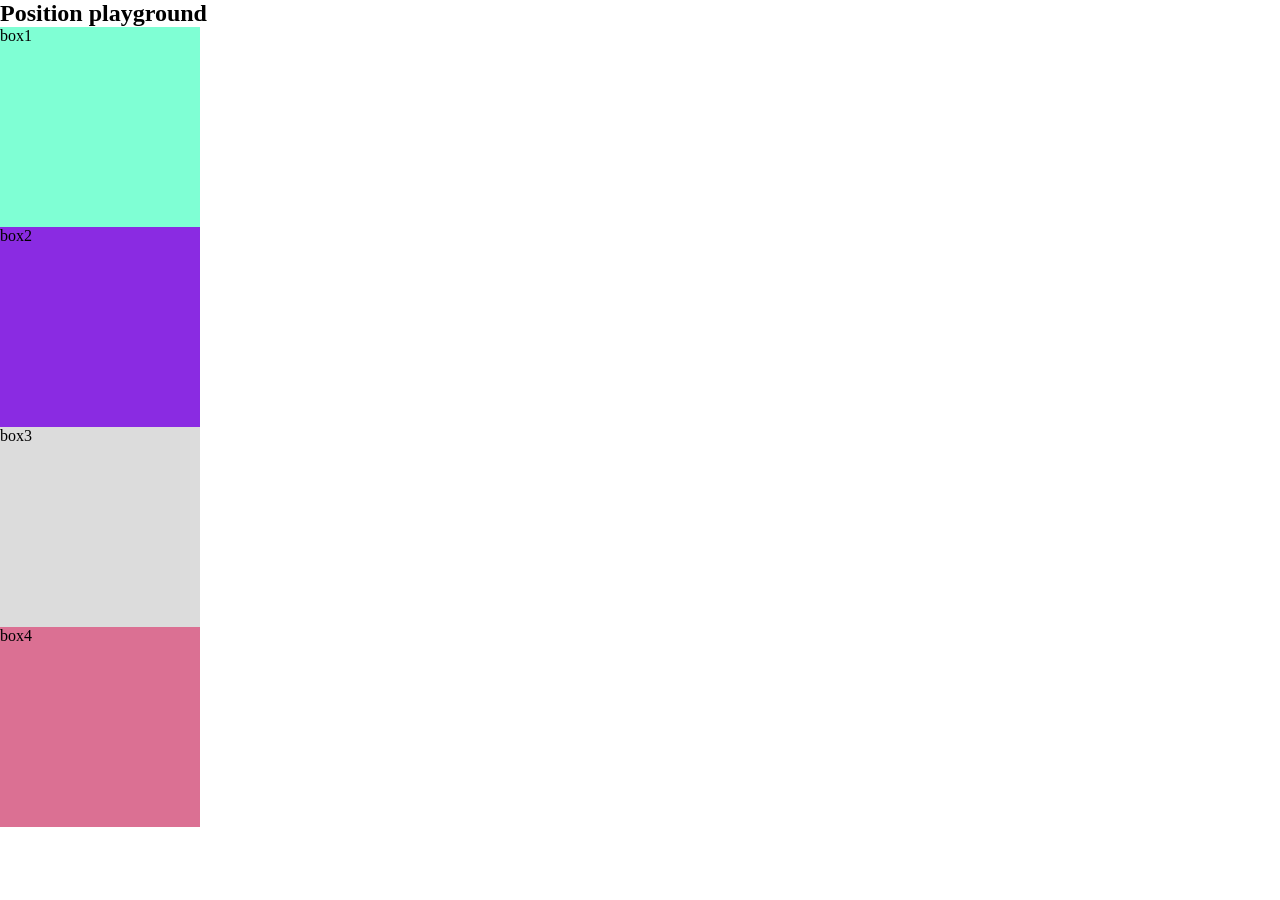
==== index.html @ 21e1290e "learing positions" ====
<!doctype html>
<html lang="en">
  <head>
    <meta charset="UTF-8" />
    <meta name="viewport" content="width=device-width, initial-scale=1.0" />
    <title>Document</title>
    <link rel="stylesheet" href="style.css" />
  </head>

  <body>
    <h2>Position playground</h2>
    <div id="box1" style="background-color: aquamarine">box1</div>
    <div id="box2" style="background-color: blueviolet">box2</div>
    <div id="box3" style="background-color: gainsboro">box3</div>
    <div id="box4" style="background-color: palevioletred">box4</div>
  </body>
</html>
---- style.css ----
* {
    padding: 0px;
    margin: 0px;
    /* color: white; */
    font-family: 'Times New Roman', Times, serif;
}

div{
    height: 200px;
    width: 200px;
}
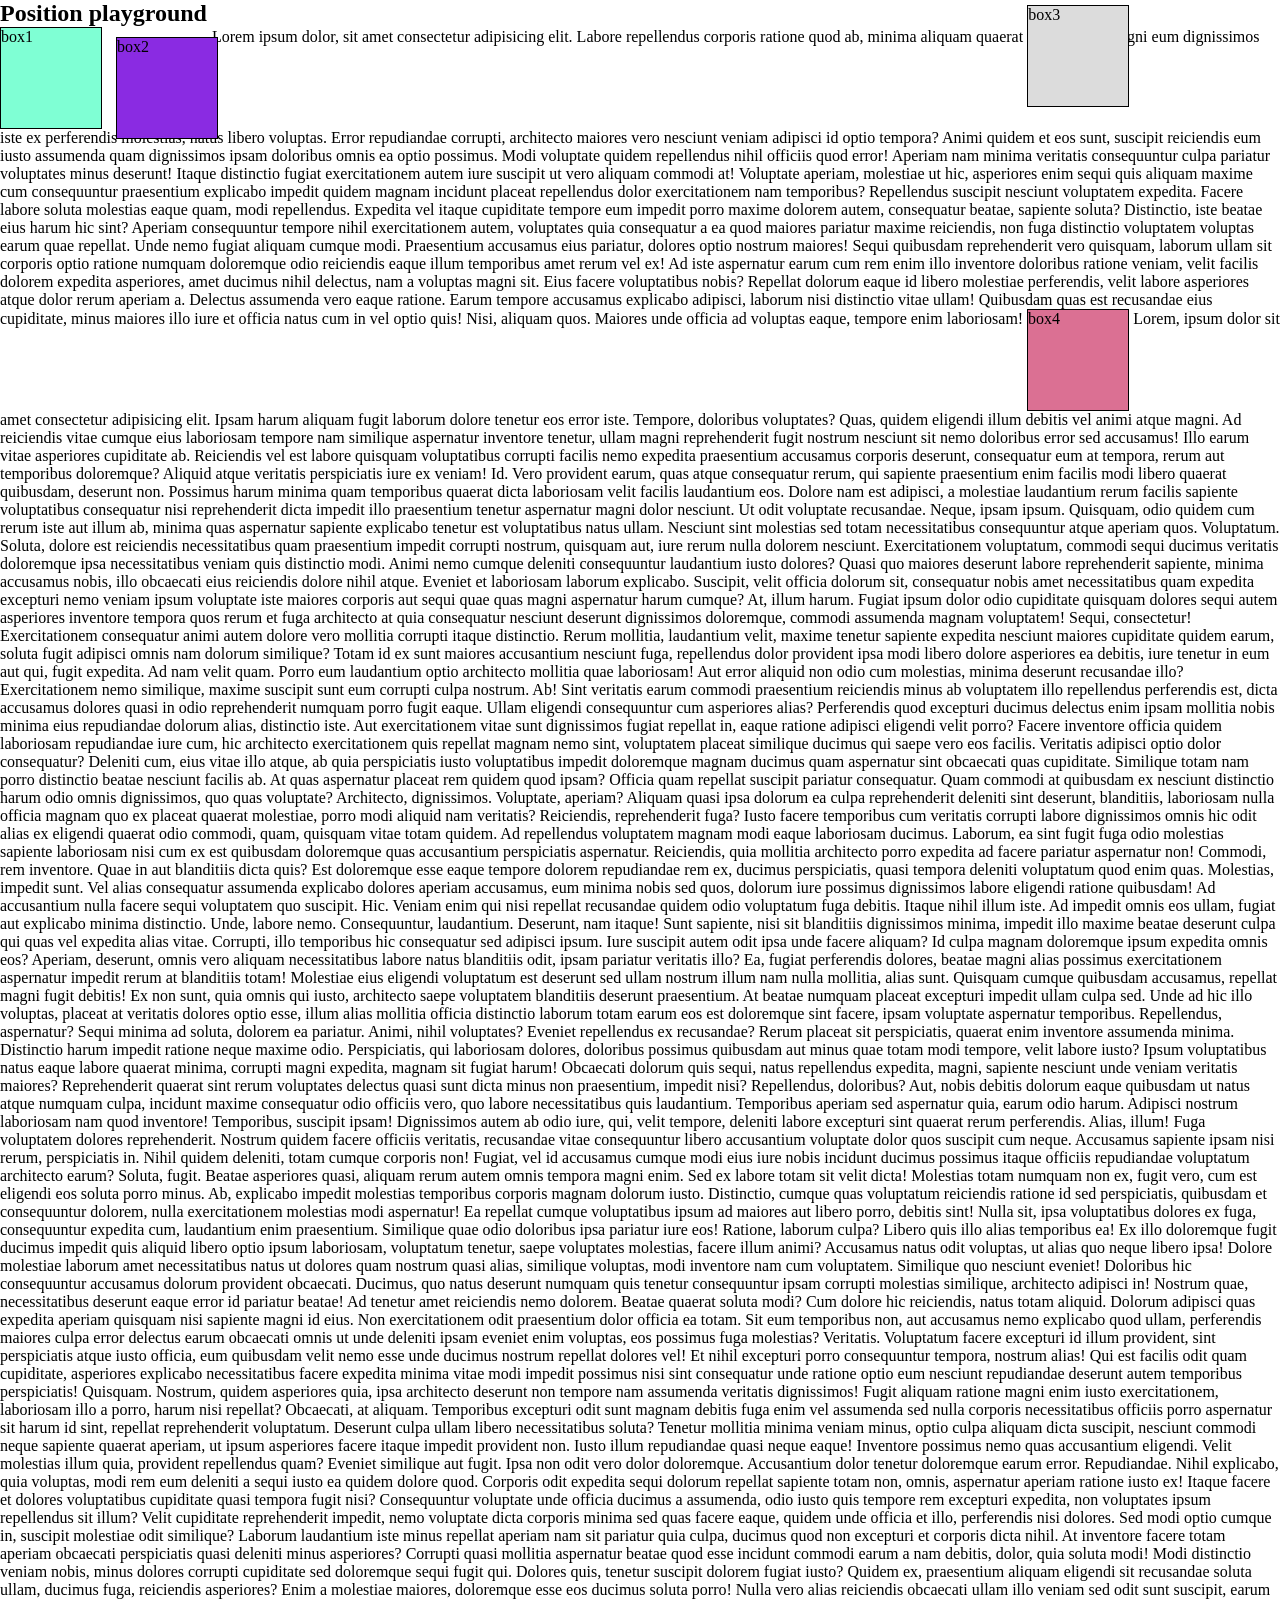
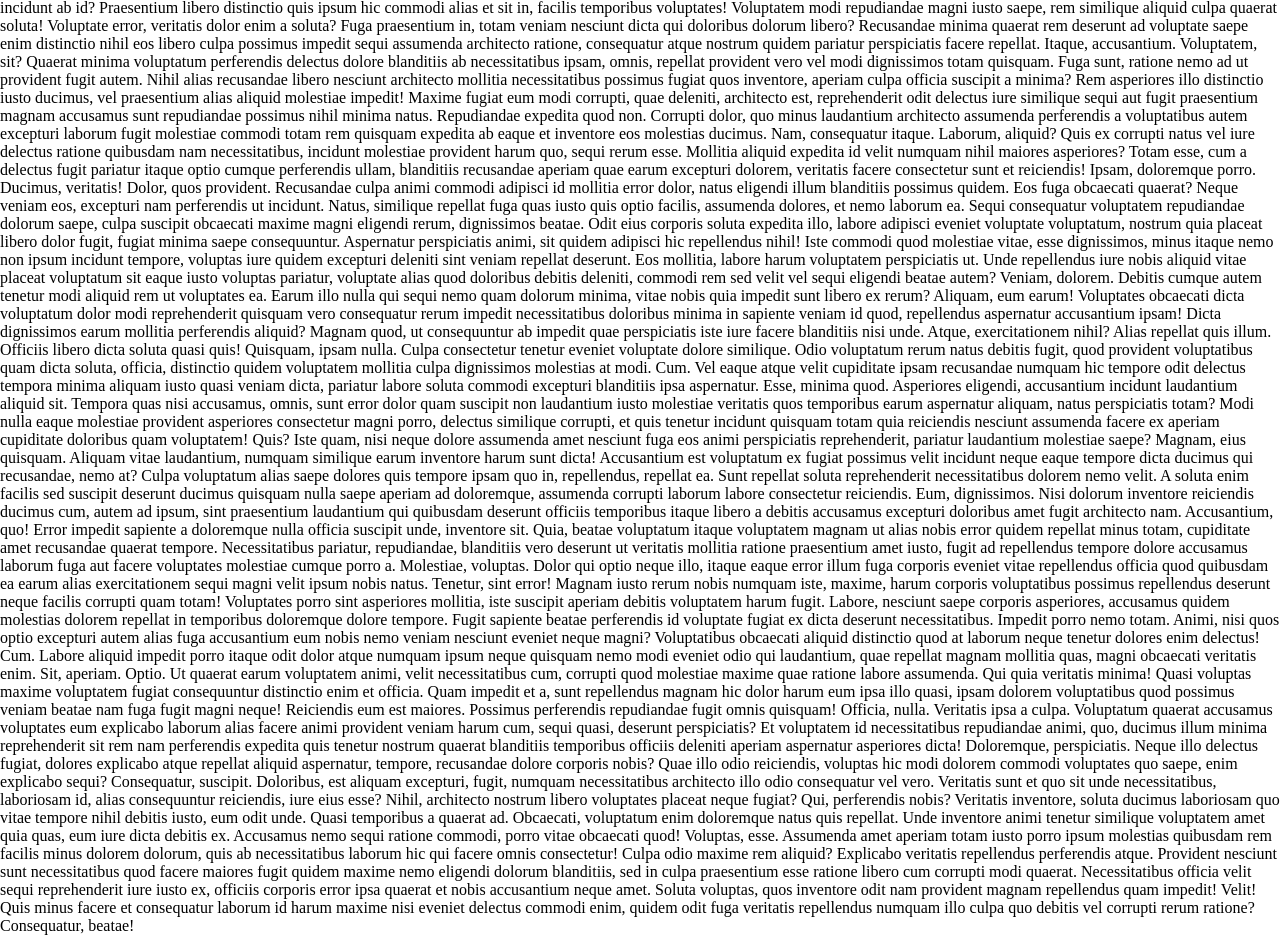
==== commit 45494326: "worked on position values" ====
--- a/index.html
+++ b/index.html
@@ -11,7 +11,117 @@
     <h2>Position playground</h2>
     <div id="box1" style="background-color: aquamarine">box1</div>
     <div id="box2" style="background-color: blueviolet">box2</div>
+    Lorem ipsum dolor, sit amet consectetur adipisicing elit. Labore repellendus corporis ratione quod ab, minima aliquam quaerat ad quia eius magni eum dignissimos iste ex perferendis molestias, natus libero voluptas.
+    Error repudiandae corrupti, architecto maiores vero nesciunt veniam adipisci id optio tempora? Animi quidem et eos sunt, suscipit reiciendis eum iusto assumenda quam dignissimos ipsam doloribus omnis ea optio possimus.
+    Modi voluptate quidem repellendus nihil officiis quod error! Aperiam nam minima veritatis consequuntur culpa pariatur voluptates minus deserunt! Itaque distinctio fugiat exercitationem autem iure suscipit ut vero aliquam commodi at!
+    Voluptate aperiam, molestiae ut hic, asperiores enim sequi quis aliquam maxime cum consequuntur praesentium explicabo impedit quidem magnam incidunt placeat repellendus dolor exercitationem nam temporibus? Repellendus suscipit nesciunt voluptatem expedita.
+    Facere labore soluta molestias eaque quam, modi repellendus. Expedita vel itaque cupiditate tempore eum impedit porro maxime dolorem autem, consequatur beatae, sapiente soluta? Distinctio, iste beatae eius harum hic sint?
+    Aperiam consequuntur tempore nihil exercitationem autem, voluptates quia consequatur a ea quod maiores pariatur maxime reiciendis, non fuga distinctio voluptatem voluptas earum quae repellat. Unde nemo fugiat aliquam cumque modi.
+    Praesentium accusamus eius pariatur, dolores optio nostrum maiores! Sequi quibusdam reprehenderit vero quisquam, laborum ullam sit corporis optio ratione numquam doloremque odio reiciendis eaque illum temporibus amet rerum vel ex!
+    Ad iste aspernatur earum cum rem enim illo inventore doloribus ratione veniam, velit facilis dolorem expedita asperiores, amet ducimus nihil delectus, nam a voluptas magni sit. Eius facere voluptatibus nobis?
+    Repellat dolorum eaque id libero molestiae perferendis, velit labore asperiores atque dolor rerum aperiam a. Delectus assumenda vero eaque ratione. Earum tempore accusamus explicabo adipisci, laborum nisi distinctio vitae ullam!
+    Quibusdam quas est recusandae eius cupiditate, minus maiores illo iure et officia natus cum in vel optio quis! Nisi, aliquam quos. Maiores unde officia ad voluptas eaque, tempore enim laboriosam!
     <div id="box3" style="background-color: gainsboro">box3</div>
     <div id="box4" style="background-color: palevioletred">box4</div>
+    Lorem, ipsum dolor sit amet consectetur adipisicing elit. Ipsam harum aliquam fugit laborum dolore tenetur eos error iste. Tempore, doloribus voluptates? Quas, quidem eligendi illum debitis vel animi atque magni.
+    Ad reiciendis vitae cumque eius laboriosam tempore nam similique aspernatur inventore tenetur, ullam magni reprehenderit fugit nostrum nesciunt sit nemo doloribus error sed accusamus! Illo earum vitae asperiores cupiditate ab.
+    Reiciendis vel est labore quisquam voluptatibus corrupti facilis nemo expedita praesentium accusamus corporis deserunt, consequatur eum at tempora, rerum aut temporibus doloremque? Aliquid atque veritatis perspiciatis iure ex veniam! Id.
+    Vero provident earum, quas atque consequatur rerum, qui sapiente praesentium enim facilis modi libero quaerat quibusdam, deserunt non. Possimus harum minima quam temporibus quaerat dicta laboriosam velit facilis laudantium eos.
+    Dolore nam est adipisci, a molestiae laudantium rerum facilis sapiente voluptatibus consequatur nisi reprehenderit dicta impedit illo praesentium tenetur aspernatur magni dolor nesciunt. Ut odit voluptate recusandae. Neque, ipsam ipsum.
+    Quisquam, odio quidem cum rerum iste aut illum ab, minima quas aspernatur sapiente explicabo tenetur est voluptatibus natus ullam. Nesciunt sint molestias sed totam necessitatibus consequuntur atque aperiam quos. Voluptatum.
+    Soluta, dolore est reiciendis necessitatibus quam praesentium impedit corrupti nostrum, quisquam aut, iure rerum nulla dolorem nesciunt. Exercitationem voluptatum, commodi sequi ducimus veritatis doloremque ipsa necessitatibus veniam quis distinctio modi.
+    Animi nemo cumque deleniti consequuntur laudantium iusto dolores? Quasi quo maiores deserunt labore reprehenderit sapiente, minima accusamus nobis, illo obcaecati eius reiciendis dolore nihil atque. Eveniet et laboriosam laborum explicabo.
+    Suscipit, velit officia dolorum sit, consequatur nobis amet necessitatibus quam expedita excepturi nemo veniam ipsum voluptate iste maiores corporis aut sequi quae quas magni aspernatur harum cumque? At, illum harum.
+    Fugiat ipsum dolor odio cupiditate quisquam dolores sequi autem asperiores inventore tempora quos rerum et fuga architecto at quia consequatur nesciunt deserunt dignissimos doloremque, commodi assumenda magnam voluptatem! Sequi, consectetur!
+    Exercitationem consequatur animi autem dolore vero mollitia corrupti itaque distinctio. Rerum mollitia, laudantium velit, maxime tenetur sapiente expedita nesciunt maiores cupiditate quidem earum, soluta fugit adipisci omnis nam dolorum similique?
+    Totam id ex sunt maiores accusantium nesciunt fuga, repellendus dolor provident ipsa modi libero dolore asperiores ea debitis, iure tenetur in eum aut qui, fugit expedita. Ad nam velit quam.
+    Porro eum laudantium optio architecto mollitia quae laboriosam! Aut error aliquid non odio cum molestias, minima deserunt recusandae illo? Exercitationem nemo similique, maxime suscipit sunt eum corrupti culpa nostrum. Ab!
+    Sint veritatis earum commodi praesentium reiciendis minus ab voluptatem illo repellendus perferendis est, dicta accusamus dolores quasi in odio reprehenderit numquam porro fugit eaque. Ullam eligendi consequuntur cum asperiores alias?
+    Perferendis quod excepturi ducimus delectus enim ipsam mollitia nobis minima eius repudiandae dolorum alias, distinctio iste. Aut exercitationem vitae sunt dignissimos fugiat repellat in, eaque ratione adipisci eligendi velit porro?
+    Facere inventore officia quidem laboriosam repudiandae iure cum, hic architecto exercitationem quis repellat magnam nemo sint, voluptatem placeat similique ducimus qui saepe vero eos facilis. Veritatis adipisci optio dolor consequatur?
+    Deleniti cum, eius vitae illo atque, ab quia perspiciatis iusto voluptatibus impedit doloremque magnam ducimus quam aspernatur sint obcaecati quas cupiditate. Similique totam nam porro distinctio beatae nesciunt facilis ab.
+    At quas aspernatur placeat rem quidem quod ipsam? Officia quam repellat suscipit pariatur consequatur. Quam commodi at quibusdam ex nesciunt distinctio harum odio omnis dignissimos, quo quas voluptate? Architecto, dignissimos.
+    Voluptate, aperiam? Aliquam quasi ipsa dolorum ea culpa reprehenderit deleniti sint deserunt, blanditiis, laboriosam nulla officia magnam quo ex placeat quaerat molestiae, porro modi aliquid nam veritatis? Reiciendis, reprehenderit fuga?
+    Iusto facere temporibus cum veritatis corrupti labore dignissimos omnis hic odit alias ex eligendi quaerat odio commodi, quam, quisquam vitae totam quidem. Ad repellendus voluptatem magnam modi eaque laboriosam ducimus.
+    Laborum, ea sint fugit fuga odio molestias sapiente laboriosam nisi cum ex est quibusdam doloremque quas accusantium perspiciatis aspernatur. Reiciendis, quia mollitia architecto porro expedita ad facere pariatur aspernatur non!
+    Commodi, rem inventore. Quae in aut blanditiis dicta quis? Est doloremque esse eaque tempore dolorem repudiandae rem ex, ducimus perspiciatis, quasi tempora deleniti voluptatum quod enim quas. Molestias, impedit sunt.
+    Vel alias consequatur assumenda explicabo dolores aperiam accusamus, eum minima nobis sed quos, dolorum iure possimus dignissimos labore eligendi ratione quibusdam! Ad accusantium nulla facere sequi voluptatem quo suscipit. Hic.
+    Veniam enim qui nisi repellat recusandae quidem odio voluptatum fuga debitis. Itaque nihil illum iste. Ad impedit omnis eos ullam, fugiat aut explicabo minima distinctio. Unde, labore nemo. Consequuntur, laudantium.
+    Deserunt, nam itaque! Sunt sapiente, nisi sit blanditiis dignissimos minima, impedit illo maxime beatae deserunt culpa qui quas vel expedita alias vitae. Corrupti, illo temporibus hic consequatur sed adipisci ipsum.
+    Iure suscipit autem odit ipsa unde facere aliquam? Id culpa magnam doloremque ipsum expedita omnis eos? Aperiam, deserunt, omnis vero aliquam necessitatibus labore natus blanditiis odit, ipsam pariatur veritatis illo?
+    Ea, fugiat perferendis dolores, beatae magni alias possimus exercitationem aspernatur impedit rerum at blanditiis totam! Molestiae eius eligendi voluptatum est deserunt sed ullam nostrum illum nam nulla mollitia, alias sunt.
+    Quisquam cumque quibusdam accusamus, repellat magni fugit debitis! Ex non sunt, quia omnis qui iusto, architecto saepe voluptatem blanditiis deserunt praesentium. At beatae numquam placeat excepturi impedit ullam culpa sed.
+    Unde ad hic illo voluptas, placeat at veritatis dolores optio esse, illum alias mollitia officia distinctio laborum totam earum eos est doloremque sint facere, ipsam voluptate aspernatur temporibus. Repellendus, aspernatur?
+    Sequi minima ad soluta, dolorem ea pariatur. Animi, nihil voluptates? Eveniet repellendus ex recusandae? Rerum placeat sit perspiciatis, quaerat enim inventore assumenda minima. Distinctio harum impedit ratione neque maxime odio.
+    Perspiciatis, qui laboriosam dolores, doloribus possimus quibusdam aut minus quae totam modi tempore, velit labore iusto? Ipsum voluptatibus natus eaque labore quaerat minima, corrupti magni expedita, magnam sit fugiat harum!
+    Obcaecati dolorum quis sequi, natus repellendus expedita, magni, sapiente nesciunt unde veniam veritatis maiores? Reprehenderit quaerat sint rerum voluptates delectus quasi sunt dicta minus non praesentium, impedit nisi? Repellendus, doloribus?
+    Aut, nobis debitis dolorum eaque quibusdam ut natus atque numquam culpa, incidunt maxime consequatur odio officiis vero, quo labore necessitatibus quis laudantium. Temporibus aperiam sed aspernatur quia, earum odio harum.
+    Adipisci nostrum laboriosam nam quod inventore! Temporibus, suscipit ipsam! Dignissimos autem ab odio iure, qui, velit tempore, deleniti labore excepturi sint quaerat rerum perferendis. Alias, illum! Fuga voluptatem dolores reprehenderit.
+    Nostrum quidem facere officiis veritatis, recusandae vitae consequuntur libero accusantium voluptate dolor quos suscipit cum neque. Accusamus sapiente ipsam nisi rerum, perspiciatis in. Nihil quidem deleniti, totam cumque corporis non!
+    Fugiat, vel id accusamus cumque modi eius iure nobis incidunt ducimus possimus itaque officiis repudiandae voluptatum architecto earum? Soluta, fugit. Beatae asperiores quasi, aliquam rerum autem omnis tempora magni enim.
+    Sed ex labore totam sit velit dicta! Molestias totam numquam non ex, fugit vero, cum est eligendi eos soluta porro minus. Ab, explicabo impedit molestias temporibus corporis magnam dolorum iusto.
+    Distinctio, cumque quas voluptatum reiciendis ratione id sed perspiciatis, quibusdam et consequuntur dolorem, nulla exercitationem molestias modi aspernatur! Ea repellat cumque voluptatibus ipsum ad maiores aut libero porro, debitis sint!
+    Nulla sit, ipsa voluptatibus dolores ex fuga, consequuntur expedita cum, laudantium enim praesentium. Similique quae odio doloribus ipsa pariatur iure eos! Ratione, laborum culpa? Libero quis illo alias temporibus ea!
+    Ex illo doloremque fugit ducimus impedit quis aliquid libero optio ipsum laboriosam, voluptatum tenetur, saepe voluptates molestias, facere illum animi? Accusamus natus odit voluptas, ut alias quo neque libero ipsa!
+    Dolore molestiae laborum amet necessitatibus natus ut dolores quam nostrum quasi alias, similique voluptas, modi inventore nam cum voluptatem. Similique quo nesciunt eveniet! Doloribus hic consequuntur accusamus dolorum provident obcaecati.
+    Ducimus, quo natus deserunt numquam quis tenetur consequuntur ipsam corrupti molestias similique, architecto adipisci in! Nostrum quae, necessitatibus deserunt eaque error id pariatur beatae! Ad tenetur amet reiciendis nemo dolorem.
+    Beatae quaerat soluta modi? Cum dolore hic reiciendis, natus totam aliquid. Dolorum adipisci quas expedita aperiam quisquam nisi sapiente magni id eius. Non exercitationem odit praesentium dolor officia ea totam.
+    Sit eum temporibus non, aut accusamus nemo explicabo quod ullam, perferendis maiores culpa error delectus earum obcaecati omnis ut unde deleniti ipsam eveniet enim voluptas, eos possimus fuga molestias? Veritatis.
+    Voluptatum facere excepturi id illum provident, sint perspiciatis atque iusto officia, eum quibusdam velit nemo esse unde ducimus nostrum repellat dolores vel! Et nihil excepturi porro consequuntur tempora, nostrum alias!
+    Qui est facilis odit quam cupiditate, asperiores explicabo necessitatibus facere expedita minima vitae modi impedit possimus nisi sint consequatur unde ratione optio eum nesciunt repudiandae deserunt autem temporibus perspiciatis! Quisquam.
+    Nostrum, quidem asperiores quia, ipsa architecto deserunt non tempore nam assumenda veritatis dignissimos! Fugit aliquam ratione magni enim iusto exercitationem, laboriosam illo a porro, harum nisi repellat? Obcaecati, at aliquam.
+    Temporibus excepturi odit sunt magnam debitis fuga enim vel assumenda sed nulla corporis necessitatibus officiis porro aspernatur sit harum id sint, repellat reprehenderit voluptatum. Deserunt culpa ullam libero necessitatibus soluta?
+    Tenetur mollitia minima veniam minus, optio culpa aliquam dicta suscipit, nesciunt commodi neque sapiente quaerat aperiam, ut ipsum asperiores facere itaque impedit provident non. Iusto illum repudiandae quasi neque eaque!
+    Inventore possimus nemo quas accusantium eligendi. Velit molestias illum quia, provident repellendus quam? Eveniet similique aut fugit. Ipsa non odit vero dolor doloremque. Accusantium dolor tenetur doloremque earum error. Repudiandae.
+    Nihil explicabo, quia voluptas, modi rem eum deleniti a sequi iusto ea quidem dolore quod. Corporis odit expedita sequi dolorum repellat sapiente totam non, omnis, aspernatur aperiam ratione iusto ex!
+    Itaque facere et dolores voluptatibus cupiditate quasi tempora fugit nisi? Consequuntur voluptate unde officia ducimus a assumenda, odio iusto quis tempore rem excepturi expedita, non voluptates ipsum repellendus sit illum?
+    Velit cupiditate reprehenderit impedit, nemo voluptate dicta corporis minima sed quas facere eaque, quidem unde officia et illo, perferendis nisi dolores. Sed modi optio cumque in, suscipit molestiae odit similique?
+    Laborum laudantium iste minus repellat aperiam nam sit pariatur quia culpa, ducimus quod non excepturi et corporis dicta nihil. At inventore facere totam aperiam obcaecati perspiciatis quasi deleniti minus asperiores?
+    Corrupti quasi mollitia aspernatur beatae quod esse incidunt commodi earum a nam debitis, dolor, quia soluta modi! Modi distinctio veniam nobis, minus dolores corrupti cupiditate sed doloremque sequi fugit qui.
+    Dolores quis, tenetur suscipit dolorem fugiat iusto? Quidem ex, praesentium aliquam eligendi sit recusandae soluta ullam, ducimus fuga, reiciendis asperiores? Enim a molestiae maiores, doloremque esse eos ducimus soluta porro!
+    Nulla vero alias reiciendis obcaecati ullam illo veniam sed odit sunt suscipit, earum incidunt ab id? Praesentium libero distinctio quis ipsum hic commodi alias et sit in, facilis temporibus voluptates!
+    Voluptatem modi repudiandae magni iusto saepe, rem similique aliquid culpa quaerat soluta! Voluptate error, veritatis dolor enim a soluta? Fuga praesentium in, totam veniam nesciunt dicta qui doloribus dolorum libero?
+    Recusandae minima quaerat rem deserunt ad voluptate saepe enim distinctio nihil eos libero culpa possimus impedit sequi assumenda architecto ratione, consequatur atque nostrum quidem pariatur perspiciatis facere repellat. Itaque, accusantium.
+    Voluptatem, sit? Quaerat minima voluptatum perferendis delectus dolore blanditiis ab necessitatibus ipsam, omnis, repellat provident vero vel modi dignissimos totam quisquam. Fuga sunt, ratione nemo ad ut provident fugit autem.
+    Nihil alias recusandae libero nesciunt architecto mollitia necessitatibus possimus fugiat quos inventore, aperiam culpa officia suscipit a minima? Rem asperiores illo distinctio iusto ducimus, vel praesentium alias aliquid molestiae impedit!
+    Maxime fugiat eum modi corrupti, quae deleniti, architecto est, reprehenderit odit delectus iure similique sequi aut fugit praesentium magnam accusamus sunt repudiandae possimus nihil minima natus. Repudiandae expedita quod non.
+    Corrupti dolor, quo minus laudantium architecto assumenda perferendis a voluptatibus autem excepturi laborum fugit molestiae commodi totam rem quisquam expedita ab eaque et inventore eos molestias ducimus. Nam, consequatur itaque.
+    Laborum, aliquid? Quis ex corrupti natus vel iure delectus ratione quibusdam nam necessitatibus, incidunt molestiae provident harum quo, sequi rerum esse. Mollitia aliquid expedita id velit numquam nihil maiores asperiores?
+    Totam esse, cum a delectus fugit pariatur itaque optio cumque perferendis ullam, blanditiis recusandae aperiam quae earum excepturi dolorem, veritatis facere consectetur sunt et reiciendis! Ipsam, doloremque porro. Ducimus, veritatis!
+    Dolor, quos provident. Recusandae culpa animi commodi adipisci id mollitia error dolor, natus eligendi illum blanditiis possimus quidem. Eos fuga obcaecati quaerat? Neque veniam eos, excepturi nam perferendis ut incidunt.
+    Natus, similique repellat fuga quas iusto quis optio facilis, assumenda dolores, et nemo laborum ea. Sequi consequatur voluptatem repudiandae dolorum saepe, culpa suscipit obcaecati maxime magni eligendi rerum, dignissimos beatae.
+    Odit eius corporis soluta expedita illo, labore adipisci eveniet voluptate voluptatum, nostrum quia placeat libero dolor fugit, fugiat minima saepe consequuntur. Aspernatur perspiciatis animi, sit quidem adipisci hic repellendus nihil!
+    Iste commodi quod molestiae vitae, esse dignissimos, minus itaque nemo non ipsum incidunt tempore, voluptas iure quidem excepturi deleniti sint veniam repellat deserunt. Eos mollitia, labore harum voluptatem perspiciatis ut.
+    Unde repellendus iure nobis aliquid vitae placeat voluptatum sit eaque iusto voluptas pariatur, voluptate alias quod doloribus debitis deleniti, commodi rem sed velit vel sequi eligendi beatae autem? Veniam, dolorem.
+    Debitis cumque autem tenetur modi aliquid rem ut voluptates ea. Earum illo nulla qui sequi nemo quam dolorum minima, vitae nobis quia impedit sunt libero ex rerum? Aliquam, eum earum!
+    Voluptates obcaecati dicta voluptatum dolor modi reprehenderit quisquam vero consequatur rerum impedit necessitatibus doloribus minima in sapiente veniam id quod, repellendus aspernatur accusantium ipsam! Dicta dignissimos earum mollitia perferendis aliquid?
+    Magnam quod, ut consequuntur ab impedit quae perspiciatis iste iure facere blanditiis nisi unde. Atque, exercitationem nihil? Alias repellat quis illum. Officiis libero dicta soluta quasi quis! Quisquam, ipsam nulla.
+    Culpa consectetur tenetur eveniet voluptate dolore similique. Odio voluptatum rerum natus debitis fugit, quod provident voluptatibus quam dicta soluta, officia, distinctio quidem voluptatem mollitia culpa dignissimos molestias at modi. Cum.
+    Vel eaque atque velit cupiditate ipsam recusandae numquam hic tempore odit delectus tempora minima aliquam iusto quasi veniam dicta, pariatur labore soluta commodi excepturi blanditiis ipsa aspernatur. Esse, minima quod.
+    Asperiores eligendi, accusantium incidunt laudantium aliquid sit. Tempora quas nisi accusamus, omnis, sunt error dolor quam suscipit non laudantium iusto molestiae veritatis quos temporibus earum aspernatur aliquam, natus perspiciatis totam?
+    Modi nulla eaque molestiae provident asperiores consectetur magni porro, delectus similique corrupti, et quis tenetur incidunt quisquam totam quia reiciendis nesciunt assumenda facere ex aperiam cupiditate doloribus quam voluptatem! Quis?
+    Iste quam, nisi neque dolore assumenda amet nesciunt fuga eos animi perspiciatis reprehenderit, pariatur laudantium molestiae saepe? Magnam, eius quisquam. Aliquam vitae laudantium, numquam similique earum inventore harum sunt dicta!
+    Accusantium est voluptatum ex fugiat possimus velit incidunt neque eaque tempore dicta ducimus qui recusandae, nemo at? Culpa voluptatum alias saepe dolores quis tempore ipsam quo in, repellendus, repellat ea.
+    Sunt repellat soluta reprehenderit necessitatibus dolorem nemo velit. A soluta enim facilis sed suscipit deserunt ducimus quisquam nulla saepe aperiam ad doloremque, assumenda corrupti laborum labore consectetur reiciendis. Eum, dignissimos.
+    Nisi dolorum inventore reiciendis ducimus cum, autem ad ipsum, sint praesentium laudantium qui quibusdam deserunt officiis temporibus itaque libero a debitis accusamus excepturi doloribus amet fugit architecto nam. Accusantium, quo!
+    Error impedit sapiente a doloremque nulla officia suscipit unde, inventore sit. Quia, beatae voluptatum itaque voluptatem magnam ut alias nobis error quidem repellat minus totam, cupiditate amet recusandae quaerat tempore.
+    Necessitatibus pariatur, repudiandae, blanditiis vero deserunt ut veritatis mollitia ratione praesentium amet iusto, fugit ad repellendus tempore dolore accusamus laborum fuga aut facere voluptates molestiae cumque porro a. Molestiae, voluptas.
+    Dolor qui optio neque illo, itaque eaque error illum fuga corporis eveniet vitae repellendus officia quod quibusdam ea earum alias exercitationem sequi magni velit ipsum nobis natus. Tenetur, sint error!
+    Magnam iusto rerum nobis numquam iste, maxime, harum corporis voluptatibus possimus repellendus deserunt neque facilis corrupti quam totam! Voluptates porro sint asperiores mollitia, iste suscipit aperiam debitis voluptatem harum fugit.
+    Labore, nesciunt saepe corporis asperiores, accusamus quidem molestias dolorem repellat in temporibus doloremque dolore tempore. Fugit sapiente beatae perferendis id voluptate fugiat ex dicta deserunt necessitatibus. Impedit porro nemo totam.
+    Animi, nisi quos optio excepturi autem alias fuga accusantium eum nobis nemo veniam nesciunt eveniet neque magni? Voluptatibus obcaecati aliquid distinctio quod at laborum neque tenetur dolores enim delectus! Cum.
+    Labore aliquid impedit porro itaque odit dolor atque numquam ipsum neque quisquam nemo modi eveniet odio qui laudantium, quae repellat magnam mollitia quas, magni obcaecati veritatis enim. Sit, aperiam. Optio.
+    Ut quaerat earum voluptatem animi, velit necessitatibus cum, corrupti quod molestiae maxime quae ratione labore assumenda. Qui quia veritatis minima! Quasi voluptas maxime voluptatem fugiat consequuntur distinctio enim et officia.
+    Quam impedit et a, sunt repellendus magnam hic dolor harum eum ipsa illo quasi, ipsam dolorem voluptatibus quod possimus veniam beatae nam fuga fugit magni neque! Reiciendis eum est maiores.
+    Possimus perferendis repudiandae fugit omnis quisquam! Officia, nulla. Veritatis ipsa a culpa. Voluptatum quaerat accusamus voluptates eum explicabo laborum alias facere animi provident veniam harum cum, sequi quasi, deserunt perspiciatis?
+    Et voluptatem id necessitatibus repudiandae animi, quo, ducimus illum minima reprehenderit sit rem nam perferendis expedita quis tenetur nostrum quaerat blanditiis temporibus officiis deleniti aperiam aspernatur asperiores dicta! Doloremque, perspiciatis.
+    Neque illo delectus fugiat, dolores explicabo atque repellat aliquid aspernatur, tempore, recusandae dolore corporis nobis? Quae illo odio reiciendis, voluptas hic modi dolorem commodi voluptates quo saepe, enim explicabo sequi?
+    Consequatur, suscipit. Doloribus, est aliquam excepturi, fugit, numquam necessitatibus architecto illo odio consequatur vel vero. Veritatis sunt et quo sit unde necessitatibus, laboriosam id, alias consequuntur reiciendis, iure eius esse?
+    Nihil, architecto nostrum libero voluptates placeat neque fugiat? Qui, perferendis nobis? Veritatis inventore, soluta ducimus laboriosam quo vitae tempore nihil debitis iusto, eum odit unde. Quasi temporibus a quaerat ad.
+    Obcaecati, voluptatum enim doloremque natus quis repellat. Unde inventore animi tenetur similique voluptatem amet quia quas, eum iure dicta debitis ex. Accusamus nemo sequi ratione commodi, porro vitae obcaecati quod!
+    Voluptas, esse. Assumenda amet aperiam totam iusto porro ipsum molestias quibusdam rem facilis minus dolorem dolorum, quis ab necessitatibus laborum hic qui facere omnis consectetur! Culpa odio maxime rem aliquid?
+    Explicabo veritatis repellendus perferendis atque. Provident nesciunt sunt necessitatibus quod facere maiores fugit quidem maxime nemo eligendi dolorum blanditiis, sed in culpa praesentium esse ratione libero cum corrupti modi quaerat.
+    Necessitatibus officia velit sequi reprehenderit iure iusto ex, officiis corporis error ipsa quaerat et nobis accusantium neque amet. Soluta voluptas, quos inventore odit nam provident magnam repellendus quam impedit! Velit!
+    Quis minus facere et consequatur laborum id harum maxime nisi eveniet delectus commodi enim, quidem odit fuga veritatis repellendus numquam illo culpa quo debitis vel corrupti rerum ratione? Consequatur, beatae!
   </body>
 </html>
--- a/style.css
+++ b/style.css
@@ -5,7 +5,25 @@
     font-family: 'Times New Roman', Times, serif;
 }
 
-div{
-    height: 200px;
-    width: 200px;
+div {
+    height: 100px;
+    width: 100px;
+    border: 1px solid black;
+    display: inline-block;
+}
+
+#box2 {
+    position: relative;
+    top: 10px;
+    left: 10px;
+}
+
+#box3 {
+    position: absolute;
+    top: 5px;
+}
+
+#box4 {
+    position: sticky;
+    top:0
 }
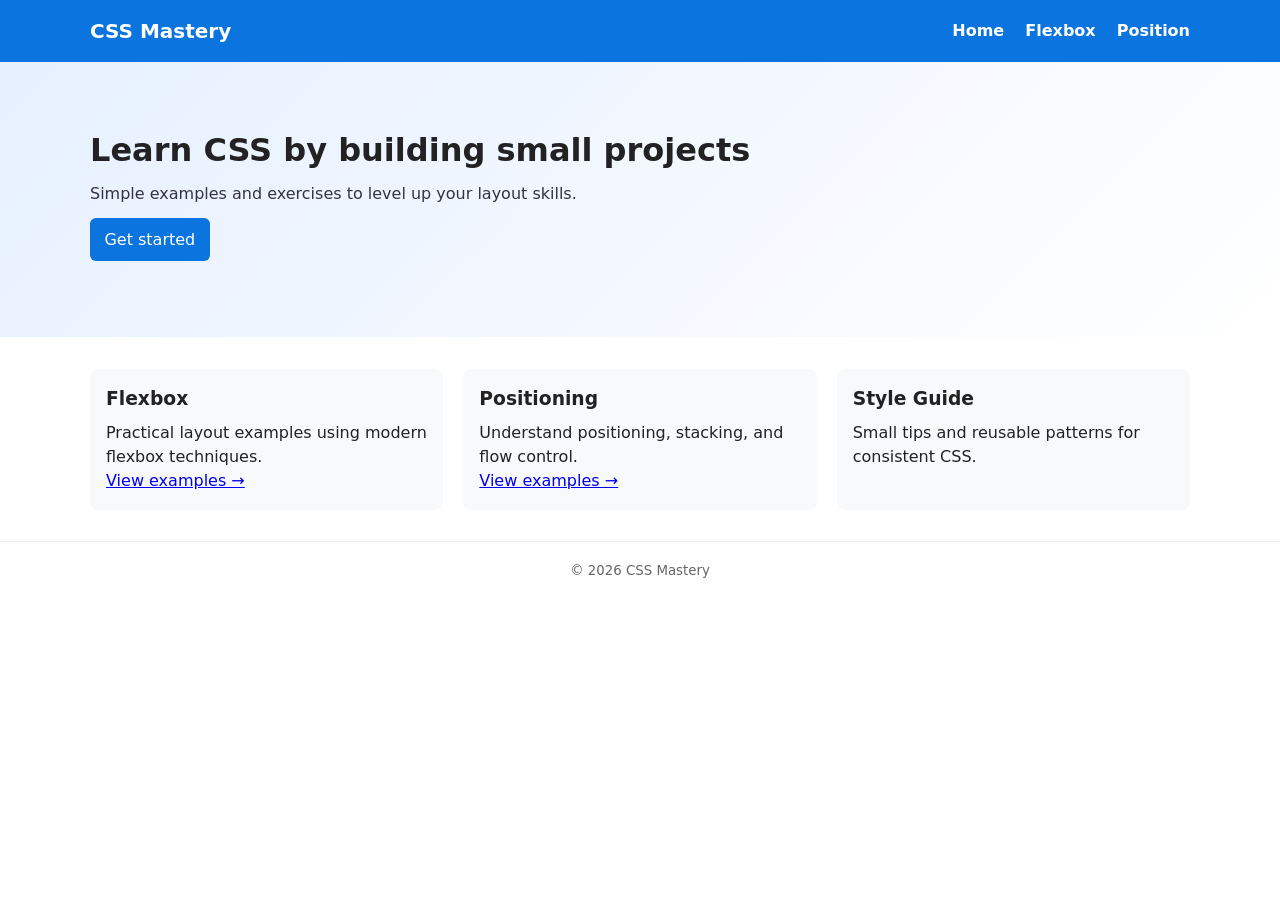
==== commit 8571b3e9: "make topic waise seperate file" ====
--- a/index.html
+++ b/index.html
@@ -1,127 +1,59 @@
 <!doctype html>
 <html lang="en">
-  <head>
-    <meta charset="UTF-8" />
-    <meta name="viewport" content="width=device-width, initial-scale=1.0" />
-    <title>Document</title>
-    <link rel="stylesheet" href="style.css" />
-  </head>
 
-  <body>
-    <h2>Position playground</h2>
-    <div id="box1" style="background-color: aquamarine">box1</div>
-    <div id="box2" style="background-color: blueviolet">box2</div>
-    Lorem ipsum dolor, sit amet consectetur adipisicing elit. Labore repellendus corporis ratione quod ab, minima aliquam quaerat ad quia eius magni eum dignissimos iste ex perferendis molestias, natus libero voluptas.
-    Error repudiandae corrupti, architecto maiores vero nesciunt veniam adipisci id optio tempora? Animi quidem et eos sunt, suscipit reiciendis eum iusto assumenda quam dignissimos ipsam doloribus omnis ea optio possimus.
-    Modi voluptate quidem repellendus nihil officiis quod error! Aperiam nam minima veritatis consequuntur culpa pariatur voluptates minus deserunt! Itaque distinctio fugiat exercitationem autem iure suscipit ut vero aliquam commodi at!
-    Voluptate aperiam, molestiae ut hic, asperiores enim sequi quis aliquam maxime cum consequuntur praesentium explicabo impedit quidem magnam incidunt placeat repellendus dolor exercitationem nam temporibus? Repellendus suscipit nesciunt voluptatem expedita.
-    Facere labore soluta molestias eaque quam, modi repellendus. Expedita vel itaque cupiditate tempore eum impedit porro maxime dolorem autem, consequatur beatae, sapiente soluta? Distinctio, iste beatae eius harum hic sint?
-    Aperiam consequuntur tempore nihil exercitationem autem, voluptates quia consequatur a ea quod maiores pariatur maxime reiciendis, non fuga distinctio voluptatem voluptas earum quae repellat. Unde nemo fugiat aliquam cumque modi.
-    Praesentium accusamus eius pariatur, dolores optio nostrum maiores! Sequi quibusdam reprehenderit vero quisquam, laborum ullam sit corporis optio ratione numquam doloremque odio reiciendis eaque illum temporibus amet rerum vel ex!
-    Ad iste aspernatur earum cum rem enim illo inventore doloribus ratione veniam, velit facilis dolorem expedita asperiores, amet ducimus nihil delectus, nam a voluptas magni sit. Eius facere voluptatibus nobis?
-    Repellat dolorum eaque id libero molestiae perferendis, velit labore asperiores atque dolor rerum aperiam a. Delectus assumenda vero eaque ratione. Earum tempore accusamus explicabo adipisci, laborum nisi distinctio vitae ullam!
-    Quibusdam quas est recusandae eius cupiditate, minus maiores illo iure et officia natus cum in vel optio quis! Nisi, aliquam quos. Maiores unde officia ad voluptas eaque, tempore enim laboriosam!
-    <div id="box3" style="background-color: gainsboro">box3</div>
-    <div id="box4" style="background-color: palevioletred">box4</div>
-    Lorem, ipsum dolor sit amet consectetur adipisicing elit. Ipsam harum aliquam fugit laborum dolore tenetur eos error iste. Tempore, doloribus voluptates? Quas, quidem eligendi illum debitis vel animi atque magni.
-    Ad reiciendis vitae cumque eius laboriosam tempore nam similique aspernatur inventore tenetur, ullam magni reprehenderit fugit nostrum nesciunt sit nemo doloribus error sed accusamus! Illo earum vitae asperiores cupiditate ab.
-    Reiciendis vel est labore quisquam voluptatibus corrupti facilis nemo expedita praesentium accusamus corporis deserunt, consequatur eum at tempora, rerum aut temporibus doloremque? Aliquid atque veritatis perspiciatis iure ex veniam! Id.
-    Vero provident earum, quas atque consequatur rerum, qui sapiente praesentium enim facilis modi libero quaerat quibusdam, deserunt non. Possimus harum minima quam temporibus quaerat dicta laboriosam velit facilis laudantium eos.
-    Dolore nam est adipisci, a molestiae laudantium rerum facilis sapiente voluptatibus consequatur nisi reprehenderit dicta impedit illo praesentium tenetur aspernatur magni dolor nesciunt. Ut odit voluptate recusandae. Neque, ipsam ipsum.
-    Quisquam, odio quidem cum rerum iste aut illum ab, minima quas aspernatur sapiente explicabo tenetur est voluptatibus natus ullam. Nesciunt sint molestias sed totam necessitatibus consequuntur atque aperiam quos. Voluptatum.
-    Soluta, dolore est reiciendis necessitatibus quam praesentium impedit corrupti nostrum, quisquam aut, iure rerum nulla dolorem nesciunt. Exercitationem voluptatum, commodi sequi ducimus veritatis doloremque ipsa necessitatibus veniam quis distinctio modi.
-    Animi nemo cumque deleniti consequuntur laudantium iusto dolores? Quasi quo maiores deserunt labore reprehenderit sapiente, minima accusamus nobis, illo obcaecati eius reiciendis dolore nihil atque. Eveniet et laboriosam laborum explicabo.
-    Suscipit, velit officia dolorum sit, consequatur nobis amet necessitatibus quam expedita excepturi nemo veniam ipsum voluptate iste maiores corporis aut sequi quae quas magni aspernatur harum cumque? At, illum harum.
-    Fugiat ipsum dolor odio cupiditate quisquam dolores sequi autem asperiores inventore tempora quos rerum et fuga architecto at quia consequatur nesciunt deserunt dignissimos doloremque, commodi assumenda magnam voluptatem! Sequi, consectetur!
-    Exercitationem consequatur animi autem dolore vero mollitia corrupti itaque distinctio. Rerum mollitia, laudantium velit, maxime tenetur sapiente expedita nesciunt maiores cupiditate quidem earum, soluta fugit adipisci omnis nam dolorum similique?
-    Totam id ex sunt maiores accusantium nesciunt fuga, repellendus dolor provident ipsa modi libero dolore asperiores ea debitis, iure tenetur in eum aut qui, fugit expedita. Ad nam velit quam.
-    Porro eum laudantium optio architecto mollitia quae laboriosam! Aut error aliquid non odio cum molestias, minima deserunt recusandae illo? Exercitationem nemo similique, maxime suscipit sunt eum corrupti culpa nostrum. Ab!
-    Sint veritatis earum commodi praesentium reiciendis minus ab voluptatem illo repellendus perferendis est, dicta accusamus dolores quasi in odio reprehenderit numquam porro fugit eaque. Ullam eligendi consequuntur cum asperiores alias?
-    Perferendis quod excepturi ducimus delectus enim ipsam mollitia nobis minima eius repudiandae dolorum alias, distinctio iste. Aut exercitationem vitae sunt dignissimos fugiat repellat in, eaque ratione adipisci eligendi velit porro?
-    Facere inventore officia quidem laboriosam repudiandae iure cum, hic architecto exercitationem quis repellat magnam nemo sint, voluptatem placeat similique ducimus qui saepe vero eos facilis. Veritatis adipisci optio dolor consequatur?
-    Deleniti cum, eius vitae illo atque, ab quia perspiciatis iusto voluptatibus impedit doloremque magnam ducimus quam aspernatur sint obcaecati quas cupiditate. Similique totam nam porro distinctio beatae nesciunt facilis ab.
-    At quas aspernatur placeat rem quidem quod ipsam? Officia quam repellat suscipit pariatur consequatur. Quam commodi at quibusdam ex nesciunt distinctio harum odio omnis dignissimos, quo quas voluptate? Architecto, dignissimos.
-    Voluptate, aperiam? Aliquam quasi ipsa dolorum ea culpa reprehenderit deleniti sint deserunt, blanditiis, laboriosam nulla officia magnam quo ex placeat quaerat molestiae, porro modi aliquid nam veritatis? Reiciendis, reprehenderit fuga?
-    Iusto facere temporibus cum veritatis corrupti labore dignissimos omnis hic odit alias ex eligendi quaerat odio commodi, quam, quisquam vitae totam quidem. Ad repellendus voluptatem magnam modi eaque laboriosam ducimus.
-    Laborum, ea sint fugit fuga odio molestias sapiente laboriosam nisi cum ex est quibusdam doloremque quas accusantium perspiciatis aspernatur. Reiciendis, quia mollitia architecto porro expedita ad facere pariatur aspernatur non!
-    Commodi, rem inventore. Quae in aut blanditiis dicta quis? Est doloremque esse eaque tempore dolorem repudiandae rem ex, ducimus perspiciatis, quasi tempora deleniti voluptatum quod enim quas. Molestias, impedit sunt.
-    Vel alias consequatur assumenda explicabo dolores aperiam accusamus, eum minima nobis sed quos, dolorum iure possimus dignissimos labore eligendi ratione quibusdam! Ad accusantium nulla facere sequi voluptatem quo suscipit. Hic.
-    Veniam enim qui nisi repellat recusandae quidem odio voluptatum fuga debitis. Itaque nihil illum iste. Ad impedit omnis eos ullam, fugiat aut explicabo minima distinctio. Unde, labore nemo. Consequuntur, laudantium.
-    Deserunt, nam itaque! Sunt sapiente, nisi sit blanditiis dignissimos minima, impedit illo maxime beatae deserunt culpa qui quas vel expedita alias vitae. Corrupti, illo temporibus hic consequatur sed adipisci ipsum.
-    Iure suscipit autem odit ipsa unde facere aliquam? Id culpa magnam doloremque ipsum expedita omnis eos? Aperiam, deserunt, omnis vero aliquam necessitatibus labore natus blanditiis odit, ipsam pariatur veritatis illo?
-    Ea, fugiat perferendis dolores, beatae magni alias possimus exercitationem aspernatur impedit rerum at blanditiis totam! Molestiae eius eligendi voluptatum est deserunt sed ullam nostrum illum nam nulla mollitia, alias sunt.
-    Quisquam cumque quibusdam accusamus, repellat magni fugit debitis! Ex non sunt, quia omnis qui iusto, architecto saepe voluptatem blanditiis deserunt praesentium. At beatae numquam placeat excepturi impedit ullam culpa sed.
-    Unde ad hic illo voluptas, placeat at veritatis dolores optio esse, illum alias mollitia officia distinctio laborum totam earum eos est doloremque sint facere, ipsam voluptate aspernatur temporibus. Repellendus, aspernatur?
-    Sequi minima ad soluta, dolorem ea pariatur. Animi, nihil voluptates? Eveniet repellendus ex recusandae? Rerum placeat sit perspiciatis, quaerat enim inventore assumenda minima. Distinctio harum impedit ratione neque maxime odio.
-    Perspiciatis, qui laboriosam dolores, doloribus possimus quibusdam aut minus quae totam modi tempore, velit labore iusto? Ipsum voluptatibus natus eaque labore quaerat minima, corrupti magni expedita, magnam sit fugiat harum!
-    Obcaecati dolorum quis sequi, natus repellendus expedita, magni, sapiente nesciunt unde veniam veritatis maiores? Reprehenderit quaerat sint rerum voluptates delectus quasi sunt dicta minus non praesentium, impedit nisi? Repellendus, doloribus?
-    Aut, nobis debitis dolorum eaque quibusdam ut natus atque numquam culpa, incidunt maxime consequatur odio officiis vero, quo labore necessitatibus quis laudantium. Temporibus aperiam sed aspernatur quia, earum odio harum.
-    Adipisci nostrum laboriosam nam quod inventore! Temporibus, suscipit ipsam! Dignissimos autem ab odio iure, qui, velit tempore, deleniti labore excepturi sint quaerat rerum perferendis. Alias, illum! Fuga voluptatem dolores reprehenderit.
-    Nostrum quidem facere officiis veritatis, recusandae vitae consequuntur libero accusantium voluptate dolor quos suscipit cum neque. Accusamus sapiente ipsam nisi rerum, perspiciatis in. Nihil quidem deleniti, totam cumque corporis non!
-    Fugiat, vel id accusamus cumque modi eius iure nobis incidunt ducimus possimus itaque officiis repudiandae voluptatum architecto earum? Soluta, fugit. Beatae asperiores quasi, aliquam rerum autem omnis tempora magni enim.
-    Sed ex labore totam sit velit dicta! Molestias totam numquam non ex, fugit vero, cum est eligendi eos soluta porro minus. Ab, explicabo impedit molestias temporibus corporis magnam dolorum iusto.
-    Distinctio, cumque quas voluptatum reiciendis ratione id sed perspiciatis, quibusdam et consequuntur dolorem, nulla exercitationem molestias modi aspernatur! Ea repellat cumque voluptatibus ipsum ad maiores aut libero porro, debitis sint!
-    Nulla sit, ipsa voluptatibus dolores ex fuga, consequuntur expedita cum, laudantium enim praesentium. Similique quae odio doloribus ipsa pariatur iure eos! Ratione, laborum culpa? Libero quis illo alias temporibus ea!
-    Ex illo doloremque fugit ducimus impedit quis aliquid libero optio ipsum laboriosam, voluptatum tenetur, saepe voluptates molestias, facere illum animi? Accusamus natus odit voluptas, ut alias quo neque libero ipsa!
-    Dolore molestiae laborum amet necessitatibus natus ut dolores quam nostrum quasi alias, similique voluptas, modi inventore nam cum voluptatem. Similique quo nesciunt eveniet! Doloribus hic consequuntur accusamus dolorum provident obcaecati.
-    Ducimus, quo natus deserunt numquam quis tenetur consequuntur ipsam corrupti molestias similique, architecto adipisci in! Nostrum quae, necessitatibus deserunt eaque error id pariatur beatae! Ad tenetur amet reiciendis nemo dolorem.
-    Beatae quaerat soluta modi? Cum dolore hic reiciendis, natus totam aliquid. Dolorum adipisci quas expedita aperiam quisquam nisi sapiente magni id eius. Non exercitationem odit praesentium dolor officia ea totam.
-    Sit eum temporibus non, aut accusamus nemo explicabo quod ullam, perferendis maiores culpa error delectus earum obcaecati omnis ut unde deleniti ipsam eveniet enim voluptas, eos possimus fuga molestias? Veritatis.
-    Voluptatum facere excepturi id illum provident, sint perspiciatis atque iusto officia, eum quibusdam velit nemo esse unde ducimus nostrum repellat dolores vel! Et nihil excepturi porro consequuntur tempora, nostrum alias!
-    Qui est facilis odit quam cupiditate, asperiores explicabo necessitatibus facere expedita minima vitae modi impedit possimus nisi sint consequatur unde ratione optio eum nesciunt repudiandae deserunt autem temporibus perspiciatis! Quisquam.
-    Nostrum, quidem asperiores quia, ipsa architecto deserunt non tempore nam assumenda veritatis dignissimos! Fugit aliquam ratione magni enim iusto exercitationem, laboriosam illo a porro, harum nisi repellat? Obcaecati, at aliquam.
-    Temporibus excepturi odit sunt magnam debitis fuga enim vel assumenda sed nulla corporis necessitatibus officiis porro aspernatur sit harum id sint, repellat reprehenderit voluptatum. Deserunt culpa ullam libero necessitatibus soluta?
-    Tenetur mollitia minima veniam minus, optio culpa aliquam dicta suscipit, nesciunt commodi neque sapiente quaerat aperiam, ut ipsum asperiores facere itaque impedit provident non. Iusto illum repudiandae quasi neque eaque!
-    Inventore possimus nemo quas accusantium eligendi. Velit molestias illum quia, provident repellendus quam? Eveniet similique aut fugit. Ipsa non odit vero dolor doloremque. Accusantium dolor tenetur doloremque earum error. Repudiandae.
-    Nihil explicabo, quia voluptas, modi rem eum deleniti a sequi iusto ea quidem dolore quod. Corporis odit expedita sequi dolorum repellat sapiente totam non, omnis, aspernatur aperiam ratione iusto ex!
-    Itaque facere et dolores voluptatibus cupiditate quasi tempora fugit nisi? Consequuntur voluptate unde officia ducimus a assumenda, odio iusto quis tempore rem excepturi expedita, non voluptates ipsum repellendus sit illum?
-    Velit cupiditate reprehenderit impedit, nemo voluptate dicta corporis minima sed quas facere eaque, quidem unde officia et illo, perferendis nisi dolores. Sed modi optio cumque in, suscipit molestiae odit similique?
-    Laborum laudantium iste minus repellat aperiam nam sit pariatur quia culpa, ducimus quod non excepturi et corporis dicta nihil. At inventore facere totam aperiam obcaecati perspiciatis quasi deleniti minus asperiores?
-    Corrupti quasi mollitia aspernatur beatae quod esse incidunt commodi earum a nam debitis, dolor, quia soluta modi! Modi distinctio veniam nobis, minus dolores corrupti cupiditate sed doloremque sequi fugit qui.
-    Dolores quis, tenetur suscipit dolorem fugiat iusto? Quidem ex, praesentium aliquam eligendi sit recusandae soluta ullam, ducimus fuga, reiciendis asperiores? Enim a molestiae maiores, doloremque esse eos ducimus soluta porro!
-    Nulla vero alias reiciendis obcaecati ullam illo veniam sed odit sunt suscipit, earum incidunt ab id? Praesentium libero distinctio quis ipsum hic commodi alias et sit in, facilis temporibus voluptates!
-    Voluptatem modi repudiandae magni iusto saepe, rem similique aliquid culpa quaerat soluta! Voluptate error, veritatis dolor enim a soluta? Fuga praesentium in, totam veniam nesciunt dicta qui doloribus dolorum libero?
-    Recusandae minima quaerat rem deserunt ad voluptate saepe enim distinctio nihil eos libero culpa possimus impedit sequi assumenda architecto ratione, consequatur atque nostrum quidem pariatur perspiciatis facere repellat. Itaque, accusantium.
-    Voluptatem, sit? Quaerat minima voluptatum perferendis delectus dolore blanditiis ab necessitatibus ipsam, omnis, repellat provident vero vel modi dignissimos totam quisquam. Fuga sunt, ratione nemo ad ut provident fugit autem.
-    Nihil alias recusandae libero nesciunt architecto mollitia necessitatibus possimus fugiat quos inventore, aperiam culpa officia suscipit a minima? Rem asperiores illo distinctio iusto ducimus, vel praesentium alias aliquid molestiae impedit!
-    Maxime fugiat eum modi corrupti, quae deleniti, architecto est, reprehenderit odit delectus iure similique sequi aut fugit praesentium magnam accusamus sunt repudiandae possimus nihil minima natus. Repudiandae expedita quod non.
-    Corrupti dolor, quo minus laudantium architecto assumenda perferendis a voluptatibus autem excepturi laborum fugit molestiae commodi totam rem quisquam expedita ab eaque et inventore eos molestias ducimus. Nam, consequatur itaque.
-    Laborum, aliquid? Quis ex corrupti natus vel iure delectus ratione quibusdam nam necessitatibus, incidunt molestiae provident harum quo, sequi rerum esse. Mollitia aliquid expedita id velit numquam nihil maiores asperiores?
-    Totam esse, cum a delectus fugit pariatur itaque optio cumque perferendis ullam, blanditiis recusandae aperiam quae earum excepturi dolorem, veritatis facere consectetur sunt et reiciendis! Ipsam, doloremque porro. Ducimus, veritatis!
-    Dolor, quos provident. Recusandae culpa animi commodi adipisci id mollitia error dolor, natus eligendi illum blanditiis possimus quidem. Eos fuga obcaecati quaerat? Neque veniam eos, excepturi nam perferendis ut incidunt.
-    Natus, similique repellat fuga quas iusto quis optio facilis, assumenda dolores, et nemo laborum ea. Sequi consequatur voluptatem repudiandae dolorum saepe, culpa suscipit obcaecati maxime magni eligendi rerum, dignissimos beatae.
-    Odit eius corporis soluta expedita illo, labore adipisci eveniet voluptate voluptatum, nostrum quia placeat libero dolor fugit, fugiat minima saepe consequuntur. Aspernatur perspiciatis animi, sit quidem adipisci hic repellendus nihil!
-    Iste commodi quod molestiae vitae, esse dignissimos, minus itaque nemo non ipsum incidunt tempore, voluptas iure quidem excepturi deleniti sint veniam repellat deserunt. Eos mollitia, labore harum voluptatem perspiciatis ut.
-    Unde repellendus iure nobis aliquid vitae placeat voluptatum sit eaque iusto voluptas pariatur, voluptate alias quod doloribus debitis deleniti, commodi rem sed velit vel sequi eligendi beatae autem? Veniam, dolorem.
-    Debitis cumque autem tenetur modi aliquid rem ut voluptates ea. Earum illo nulla qui sequi nemo quam dolorum minima, vitae nobis quia impedit sunt libero ex rerum? Aliquam, eum earum!
-    Voluptates obcaecati dicta voluptatum dolor modi reprehenderit quisquam vero consequatur rerum impedit necessitatibus doloribus minima in sapiente veniam id quod, repellendus aspernatur accusantium ipsam! Dicta dignissimos earum mollitia perferendis aliquid?
-    Magnam quod, ut consequuntur ab impedit quae perspiciatis iste iure facere blanditiis nisi unde. Atque, exercitationem nihil? Alias repellat quis illum. Officiis libero dicta soluta quasi quis! Quisquam, ipsam nulla.
-    Culpa consectetur tenetur eveniet voluptate dolore similique. Odio voluptatum rerum natus debitis fugit, quod provident voluptatibus quam dicta soluta, officia, distinctio quidem voluptatem mollitia culpa dignissimos molestias at modi. Cum.
-    Vel eaque atque velit cupiditate ipsam recusandae numquam hic tempore odit delectus tempora minima aliquam iusto quasi veniam dicta, pariatur labore soluta commodi excepturi blanditiis ipsa aspernatur. Esse, minima quod.
-    Asperiores eligendi, accusantium incidunt laudantium aliquid sit. Tempora quas nisi accusamus, omnis, sunt error dolor quam suscipit non laudantium iusto molestiae veritatis quos temporibus earum aspernatur aliquam, natus perspiciatis totam?
-    Modi nulla eaque molestiae provident asperiores consectetur magni porro, delectus similique corrupti, et quis tenetur incidunt quisquam totam quia reiciendis nesciunt assumenda facere ex aperiam cupiditate doloribus quam voluptatem! Quis?
-    Iste quam, nisi neque dolore assumenda amet nesciunt fuga eos animi perspiciatis reprehenderit, pariatur laudantium molestiae saepe? Magnam, eius quisquam. Aliquam vitae laudantium, numquam similique earum inventore harum sunt dicta!
-    Accusantium est voluptatum ex fugiat possimus velit incidunt neque eaque tempore dicta ducimus qui recusandae, nemo at? Culpa voluptatum alias saepe dolores quis tempore ipsam quo in, repellendus, repellat ea.
-    Sunt repellat soluta reprehenderit necessitatibus dolorem nemo velit. A soluta enim facilis sed suscipit deserunt ducimus quisquam nulla saepe aperiam ad doloremque, assumenda corrupti laborum labore consectetur reiciendis. Eum, dignissimos.
-    Nisi dolorum inventore reiciendis ducimus cum, autem ad ipsum, sint praesentium laudantium qui quibusdam deserunt officiis temporibus itaque libero a debitis accusamus excepturi doloribus amet fugit architecto nam. Accusantium, quo!
-    Error impedit sapiente a doloremque nulla officia suscipit unde, inventore sit. Quia, beatae voluptatum itaque voluptatem magnam ut alias nobis error quidem repellat minus totam, cupiditate amet recusandae quaerat tempore.
-    Necessitatibus pariatur, repudiandae, blanditiis vero deserunt ut veritatis mollitia ratione praesentium amet iusto, fugit ad repellendus tempore dolore accusamus laborum fuga aut facere voluptates molestiae cumque porro a. Molestiae, voluptas.
-    Dolor qui optio neque illo, itaque eaque error illum fuga corporis eveniet vitae repellendus officia quod quibusdam ea earum alias exercitationem sequi magni velit ipsum nobis natus. Tenetur, sint error!
-    Magnam iusto rerum nobis numquam iste, maxime, harum corporis voluptatibus possimus repellendus deserunt neque facilis corrupti quam totam! Voluptates porro sint asperiores mollitia, iste suscipit aperiam debitis voluptatem harum fugit.
-    Labore, nesciunt saepe corporis asperiores, accusamus quidem molestias dolorem repellat in temporibus doloremque dolore tempore. Fugit sapiente beatae perferendis id voluptate fugiat ex dicta deserunt necessitatibus. Impedit porro nemo totam.
-    Animi, nisi quos optio excepturi autem alias fuga accusantium eum nobis nemo veniam nesciunt eveniet neque magni? Voluptatibus obcaecati aliquid distinctio quod at laborum neque tenetur dolores enim delectus! Cum.
-    Labore aliquid impedit porro itaque odit dolor atque numquam ipsum neque quisquam nemo modi eveniet odio qui laudantium, quae repellat magnam mollitia quas, magni obcaecati veritatis enim. Sit, aperiam. Optio.
-    Ut quaerat earum voluptatem animi, velit necessitatibus cum, corrupti quod molestiae maxime quae ratione labore assumenda. Qui quia veritatis minima! Quasi voluptas maxime voluptatem fugiat consequuntur distinctio enim et officia.
-    Quam impedit et a, sunt repellendus magnam hic dolor harum eum ipsa illo quasi, ipsam dolorem voluptatibus quod possimus veniam beatae nam fuga fugit magni neque! Reiciendis eum est maiores.
-    Possimus perferendis repudiandae fugit omnis quisquam! Officia, nulla. Veritatis ipsa a culpa. Voluptatum quaerat accusamus voluptates eum explicabo laborum alias facere animi provident veniam harum cum, sequi quasi, deserunt perspiciatis?
-    Et voluptatem id necessitatibus repudiandae animi, quo, ducimus illum minima reprehenderit sit rem nam perferendis expedita quis tenetur nostrum quaerat blanditiis temporibus officiis deleniti aperiam aspernatur asperiores dicta! Doloremque, perspiciatis.
-    Neque illo delectus fugiat, dolores explicabo atque repellat aliquid aspernatur, tempore, recusandae dolore corporis nobis? Quae illo odio reiciendis, voluptas hic modi dolorem commodi voluptates quo saepe, enim explicabo sequi?
-    Consequatur, suscipit. Doloribus, est aliquam excepturi, fugit, numquam necessitatibus architecto illo odio consequatur vel vero. Veritatis sunt et quo sit unde necessitatibus, laboriosam id, alias consequuntur reiciendis, iure eius esse?
-    Nihil, architecto nostrum libero voluptates placeat neque fugiat? Qui, perferendis nobis? Veritatis inventore, soluta ducimus laboriosam quo vitae tempore nihil debitis iusto, eum odit unde. Quasi temporibus a quaerat ad.
-    Obcaecati, voluptatum enim doloremque natus quis repellat. Unde inventore animi tenetur similique voluptatem amet quia quas, eum iure dicta debitis ex. Accusamus nemo sequi ratione commodi, porro vitae obcaecati quod!
-    Voluptas, esse. Assumenda amet aperiam totam iusto porro ipsum molestias quibusdam rem facilis minus dolorem dolorum, quis ab necessitatibus laborum hic qui facere omnis consectetur! Culpa odio maxime rem aliquid?
-    Explicabo veritatis repellendus perferendis atque. Provident nesciunt sunt necessitatibus quod facere maiores fugit quidem maxime nemo eligendi dolorum blanditiis, sed in culpa praesentium esse ratione libero cum corrupti modi quaerat.
-    Necessitatibus officia velit sequi reprehenderit iure iusto ex, officiis corporis error ipsa quaerat et nobis accusantium neque amet. Soluta voluptas, quos inventore odit nam provident magnam repellendus quam impedit! Velit!
-    Quis minus facere et consequatur laborum id harum maxime nisi eveniet delectus commodi enim, quidem odit fuga veritatis repellendus numquam illo culpa quo debitis vel corrupti rerum ratione? Consequatur, beatae!
-  </body>
-</html>
+<head>
+  <meta charset="utf-8" />
+  <meta name="viewport" content="width=device-width, initial-scale=1" />
+  <title>CSS Mastery — Home</title>
+  <link rel="stylesheet" href="style.css" />
+</head>
+
+<body>
+  <header class="site-header">
+    <div class="container">
+      <h1 class="logo">CSS Mastery</h1>
+      <nav class="main-nav">
+        <a href="#">Home</a>
+        <a href="/flexbox/index.html">Flexbox</a>
+        <a href="/position/index.html">Position</a>
+      </nav>
+    </div>
+  </header>
+
+  <main>
+    <section class="hero">
+      <div class="container">
+        <h2>Learn CSS by building small projects</h2>
+        <p>Simple examples and exercises to level up your layout skills.</p>
+        <p><a class="btn" href="#get-started">Get started</a></p>
+      </div>
+    </section>
+
+    <section id="get-started" class="features container">
+      <article>
+        <h3>Flexbox</h3>
+        <p>Practical layout examples using modern flexbox techniques.</p>
+        <p><a href="/flexbox/index.html">View examples →</a></p>
+      </article>
+
+      <article>
+        <h3>Positioning</h3>
+        <p>Understand positioning, stacking, and flow control.</p>
+        <p><a href="/position/index.html">View examples →</a></p>
+      </article>
+
+      <article>
+        <h3>Style Guide</h3>
+        <p>Small tips and reusable patterns for consistent CSS.</p>
+      </article>
+    </section>
+  </main>
+
+  <footer class="site-footer">
+    <div class="container">
+      <small>© 2026 CSS Mastery</small>
+    </div>
+  </footer>
+</body>
+
+</html>
--- a/style.css
+++ b/style.css
@@ -1,29 +1,124 @@
+/* Basic reset */
 * {
-    padding: 0px;
-    margin: 0px;
-    /* color: white; */
-    font-family: 'Times New Roman', Times, serif;
+    box-sizing: border-box;
+    margin: 0;
+    padding: 0;
 }
 
-div {
-    height: 100px;
-    width: 100px;
-    border: 1px solid black;
-    display: inline-block;
+html,
+body {
+    height: 100%;
 }
 
-#box2 {
-    position: relative;
-    top: 10px;
-    left: 10px;
+body {
+    font-family: system-ui, -apple-system, 'Segoe UI', Roboto, 'Helvetica Neue', Arial;
+    line-height: 1.5;
+    color: #222;
 }
 
-#box3 {
-    position: absolute;
-    top: 5px;
+.container {
+    width: min(1100px, 92%);
+    margin: 0 auto;
 }
 
-#box4 {
-    position: sticky;
-    top:0
+.site-header {
+    background: #0b74de;
+    color: #fff;
+}
+
+.site-header .container {
+    display: flex;
+    align-items: center;
+    justify-content: space-between;
+    padding: 1rem 0;
+}
+
+.logo {
+    font-size: 1.25rem;
+    font-weight: 700;
+}
+
+.main-nav a {
+    color: #fff;
+    text-decoration: none;
+    margin-left: 1rem;
+    font-weight: 600;
+}
+
+.hero {
+    background: linear-gradient(135deg, #e6f0ff 0%, #ffffff 100%);
+    padding: 4rem 0;
+}
+
+.hero h2 {
+    font-size: 2rem;
+    margin-bottom: .5rem;
+}
+
+.hero p {
+    margin-bottom: .75rem;
+    color: #334;
+}
+
+.btn {
+    display: inline-block;
+    background: #0b74de;
+    color: #fff;
+    padding: .6rem .9rem;
+    border-radius: 6px;
+    text-decoration: none;
+}
+
+.features {
+    display: grid;
+    grid-template-columns: repeat(auto-fit, minmax(220px, 1fr));
+    gap: 1.25rem;
+    padding: 2rem 0;
+}
+
+.features article {
+    background: #f8f9fb;
+    padding: 1rem;
+    border-radius: 8px;
+    box-shadow: 0 1px 0 rgba(0, 0, 0, 0.03);
+}
+
+.features h3 {
+    margin-bottom: .5rem;
+}
+
+.site-footer {
+    border-top: 1px solid #eee;
+    padding: 1rem 0;
+    text-align: center;
+    color: #666;
+    background: #fff;
+}
+
+@media (max-width:520px) {
+    .hero {
+        padding: 2.5rem 0;
+    }
+
+    .hero h2 {
+        font-size: 1.5rem;
+    }
+
+    .main-nav a {
+        margin-left: .6rem;
+        font-size: .95rem;
+    }
+}
+
+/* Small utility */
+.sr-only {
+    position: absolute;
+    width: 1px;
+    height: 1px;
+    padding: 0;
+    margin: -1px;
+    overflow: hidden;
+    clip: rect(0, 0, 0, 0);
+    white-space: nowrap;
+    border: 0
 }
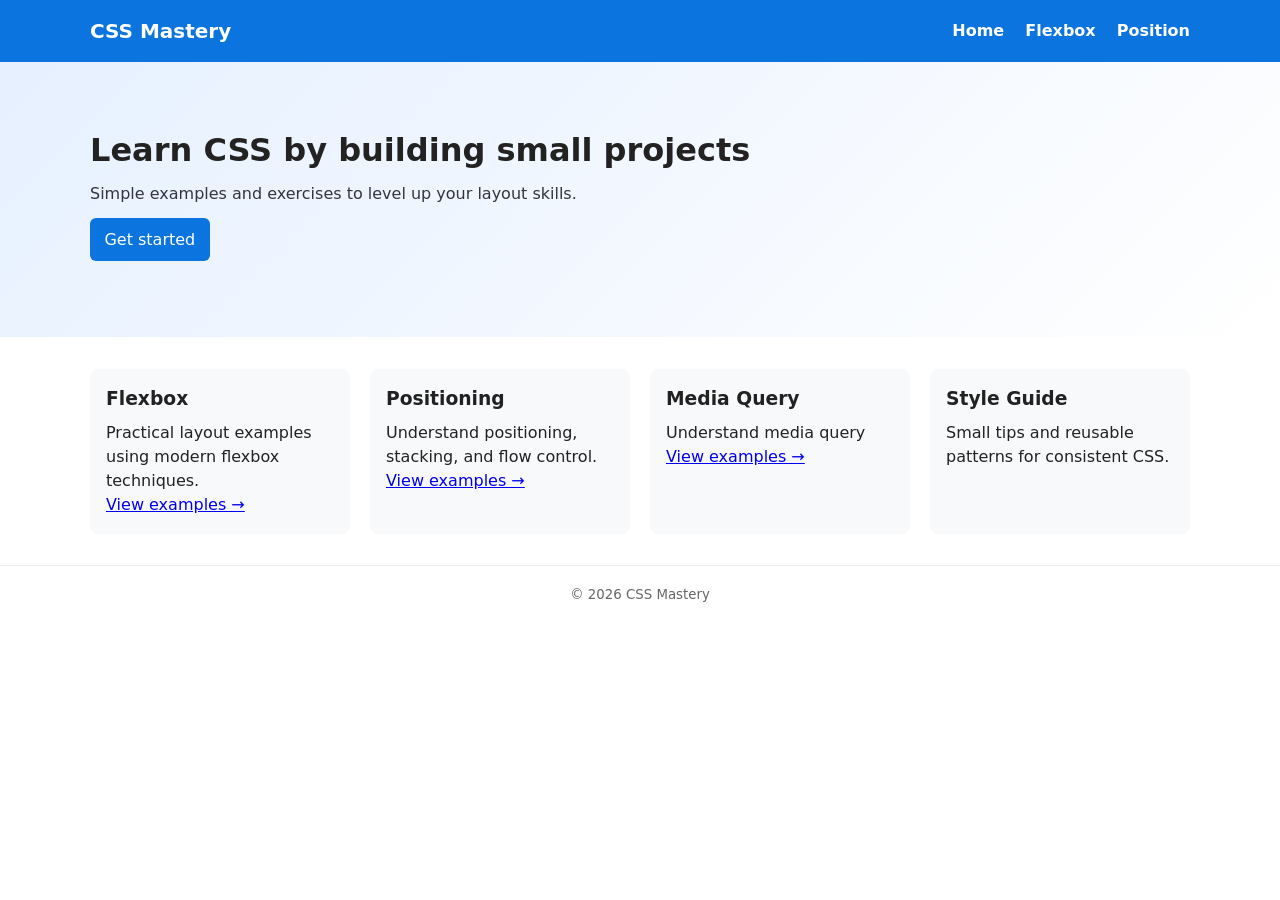
==== commit 8ddd7c98: "add media query" ====
--- a/index.html
+++ b/index.html
@@ -43,6 +43,12 @@
       </article>
 
       <article>
+        <h3>Media Query</h3>
+        <p>Understand media query</p>
+        <p><a href="/media-query/index.html">View examples →</a></p>
+      </article>
+
+      <article>
         <h3>Style Guide</h3>
         <p>Small tips and reusable patterns for consistent CSS.</p>
       </article>
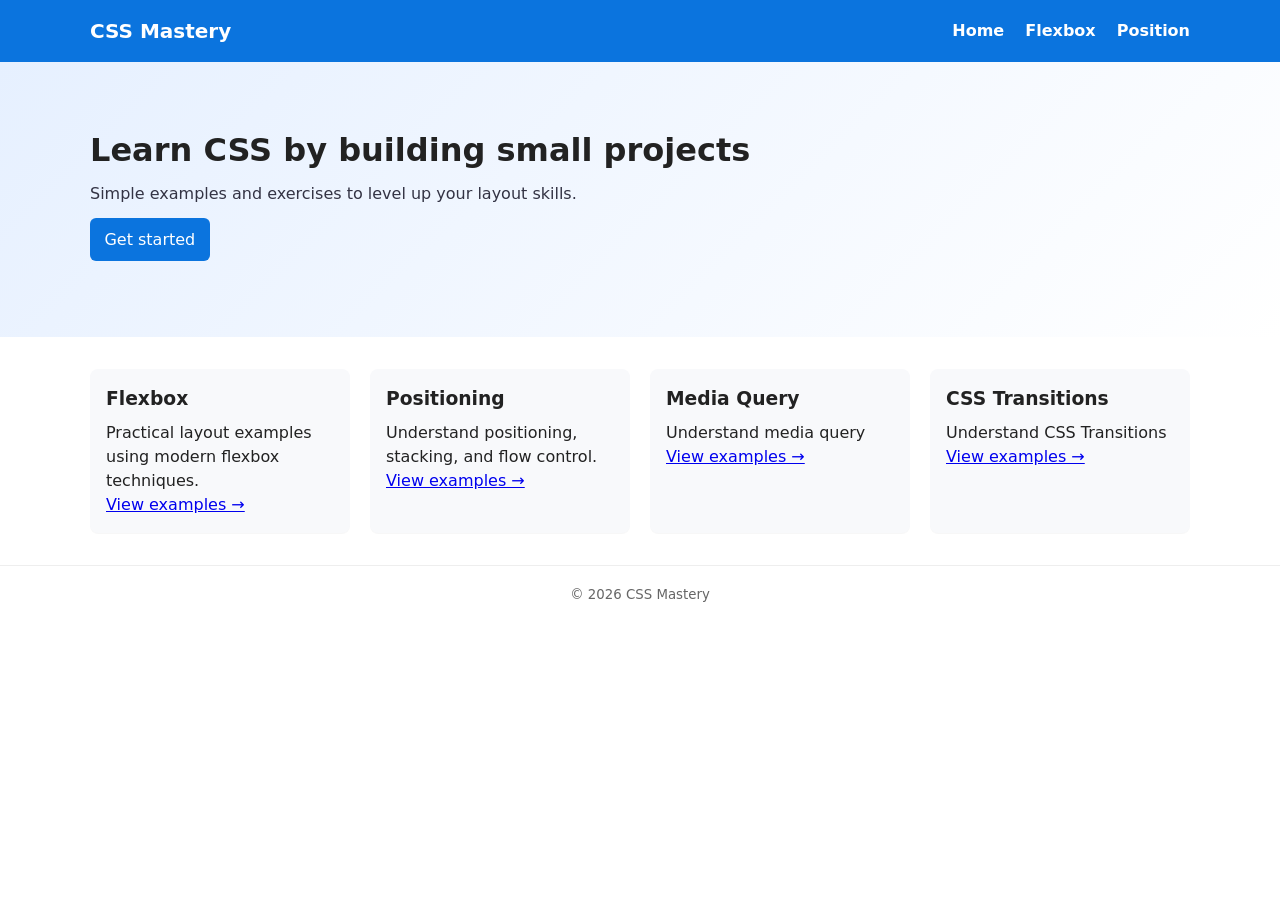
==== commit a50d71f8: "add transation feature" ====
--- a/index.html
+++ b/index.html
@@ -1,65 +1,64 @@
 <!doctype html>
 <html lang="en">
+  <head>
+    <meta charset="utf-8" />
+    <meta name="viewport" content="width=device-width, initial-scale=1" />
+    <title>CSS Mastery — Home</title>
+    <link rel="stylesheet" href="style.css" />
+  </head>
 
-<head>
-  <meta charset="utf-8" />
-  <meta name="viewport" content="width=device-width, initial-scale=1" />
-  <title>CSS Mastery — Home</title>
-  <link rel="stylesheet" href="style.css" />
-</head>
+  <body>
+    <header class="site-header">
+      <div class="container">
+        <h1 class="logo">CSS Mastery</h1>
+        <nav class="main-nav">
+          <a href="#">Home</a>
+          <a href="/flexbox/index.html">Flexbox</a>
+          <a href="/position/index.html">Position</a>
+        </nav>
+      </div>
+    </header>
 
-<body>
-  <header class="site-header">
-    <div class="container">
-      <h1 class="logo">CSS Mastery</h1>
-      <nav class="main-nav">
-        <a href="#">Home</a>
-        <a href="/flexbox/index.html">Flexbox</a>
-        <a href="/position/index.html">Position</a>
-      </nav>
-    </div>
-  </header>
+    <main>
+      <section class="hero">
+        <div class="container">
+          <h2>Learn CSS by building small projects</h2>
+          <p>Simple examples and exercises to level up your layout skills.</p>
+          <p><a class="btn" href="#get-started">Get started</a></p>
+        </div>
+      </section>
 
-  <main>
-    <section class="hero">
+      <section id="get-started" class="features container">
+        <article>
+          <h3>Flexbox</h3>
+          <p>Practical layout examples using modern flexbox techniques.</p>
+          <p><a href="/flexbox/index.html">View examples →</a></p>
+        </article>
+
+        <article>
+          <h3>Positioning</h3>
+          <p>Understand positioning, stacking, and flow control.</p>
+          <p><a href="/position/index.html">View examples →</a></p>
+        </article>
+
+        <article>
+          <h3>Media Query</h3>
+          <p>Understand media query</p>
+          <p><a href="/media-query/index.html">View examples →</a></p>
+        </article>
+
+        <article>
+          <h3>CSS Transitions</h3>
+          <p>Understand CSS Transitions</p>
+          <p><a href="/transitions/index.html">View examples →</a></p>
+        </article>
+      </section>
+    </main>
+
+    <footer class="site-footer">
       <div class="container">
-        <h2>Learn CSS by building small projects</h2>
-        <p>Simple examples and exercises to level up your layout skills.</p>
-        <p><a class="btn" href="#get-started">Get started</a></p>
+        <small>© 2026 CSS Mastery</small>
       </div>
-    </section>
-
-    <section id="get-started" class="features container">
-      <article>
-        <h3>Flexbox</h3>
-        <p>Practical layout examples using modern flexbox techniques.</p>
-        <p><a href="/flexbox/index.html">View examples →</a></p>
-      </article>
-
-      <article>
-        <h3>Positioning</h3>
-        <p>Understand positioning, stacking, and flow control.</p>
-        <p><a href="/position/index.html">View examples →</a></p>
-      </article>
-
-      <article>
-        <h3>Media Query</h3>
-        <p>Understand media query</p>
-        <p><a href="/media-query/index.html">View examples →</a></p>
-      </article>
-
-      <article>
-        <h3>Style Guide</h3>
-        <p>Small tips and reusable patterns for consistent CSS.</p>
-      </article>
-    </section>
-  </main>
-
-  <footer class="site-footer">
-    <div class="container">
-      <small>© 2026 CSS Mastery</small>
-    </div>
-  </footer>
-</body>
-
-</html>+    </footer>
+  </body>
+</html>
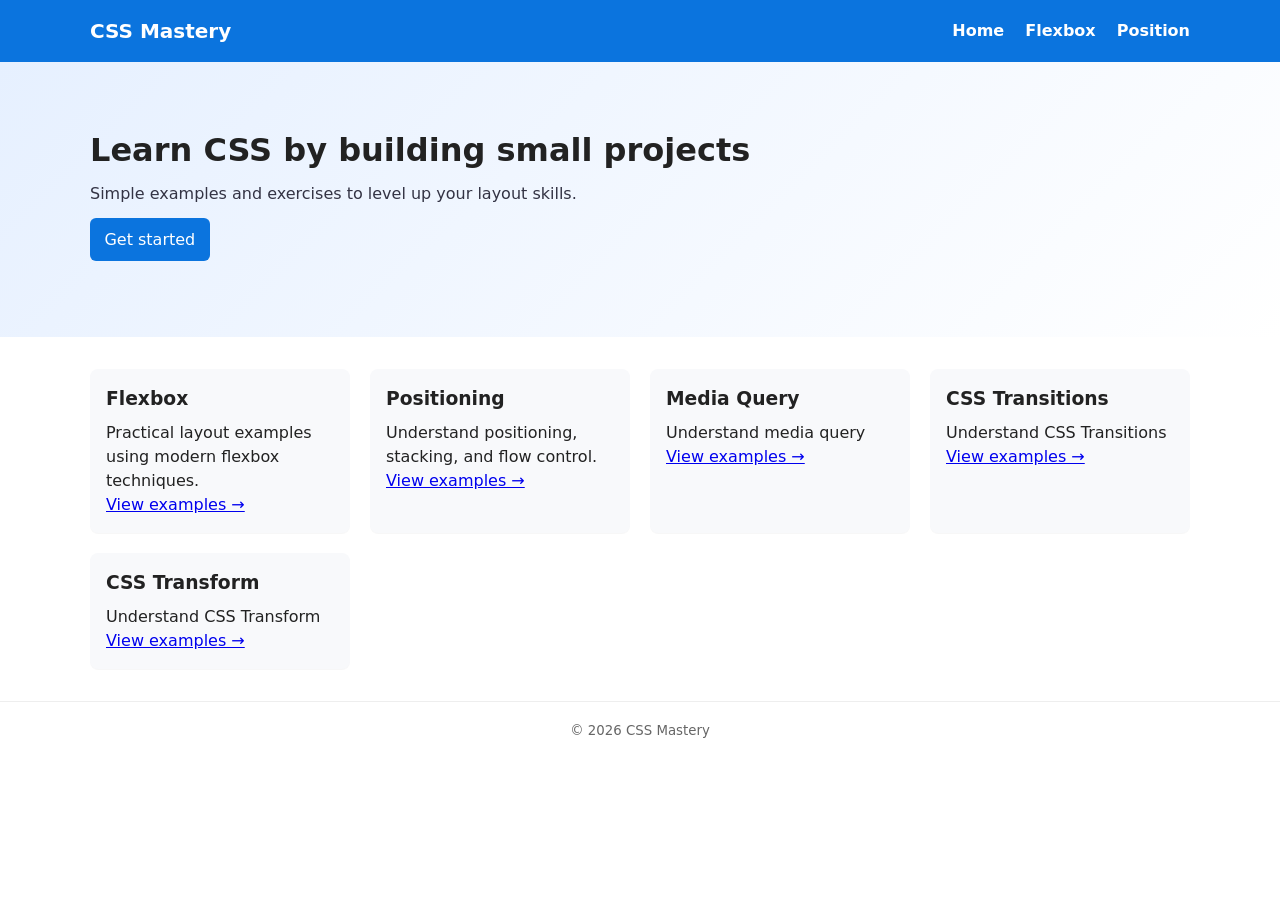
==== commit 3059eb37: "add in main file" ====
--- a/index.html
+++ b/index.html
@@ -52,6 +52,12 @@
           <p>Understand CSS Transitions</p>
           <p><a href="/transitions/index.html">View examples →</a></p>
         </article>
+
+        <article>
+          <h3>CSS Transform</h3>
+          <p>Understand CSS Transform</p>
+          <p><a href="/transform/index.html">View examples →</a></p>
+        </article>
       </section>
     </main>
 
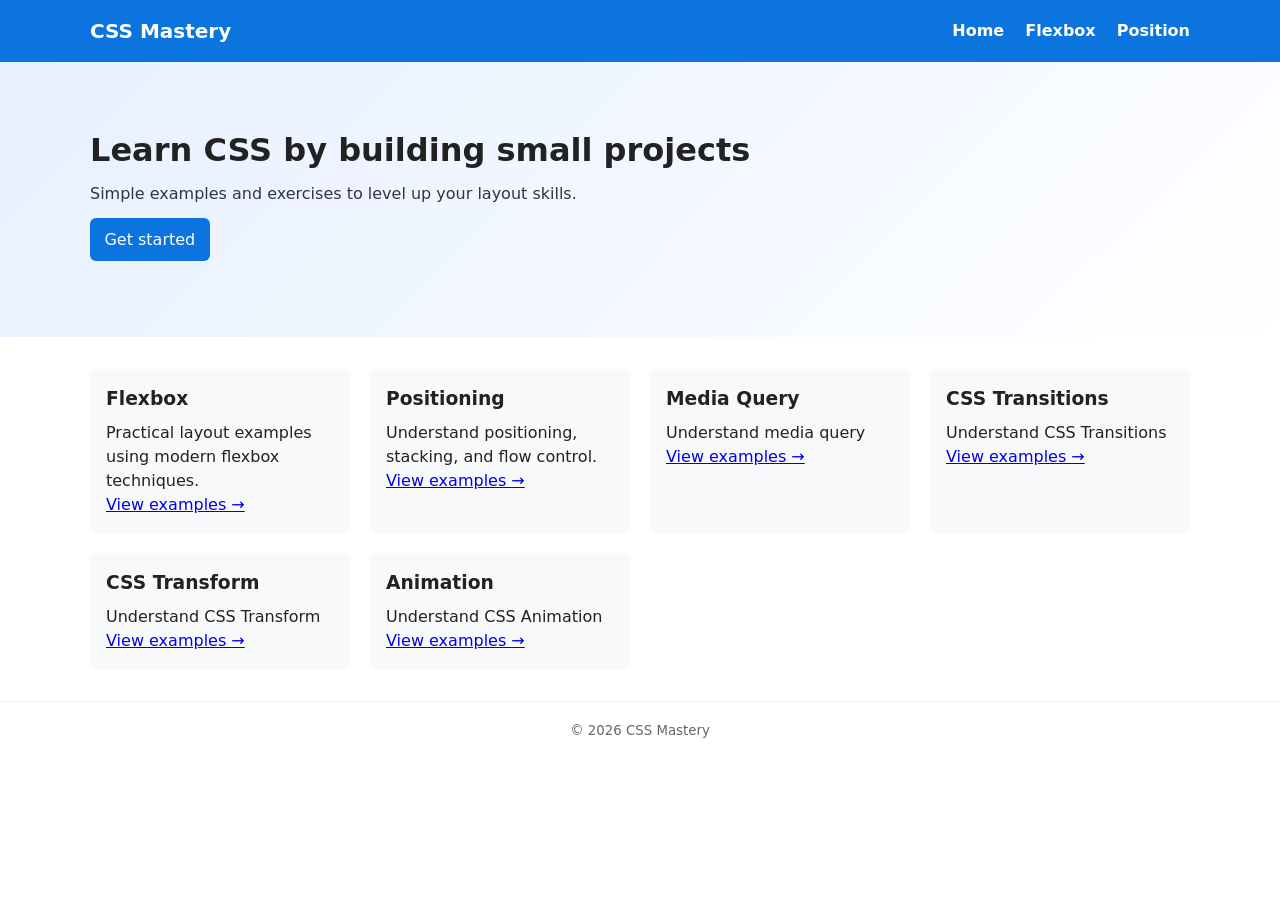
==== commit 12bb00e5: "add animation" ====
--- a/index.html
+++ b/index.html
@@ -1,70 +1,79 @@
 <!doctype html>
 <html lang="en">
-  <head>
-    <meta charset="utf-8" />
-    <meta name="viewport" content="width=device-width, initial-scale=1" />
-    <title>CSS Mastery — Home</title>
-    <link rel="stylesheet" href="style.css" />
-  </head>
 
-  <body>
-    <header class="site-header">
+<head>
+  <meta charset="utf-8" />
+  <meta name="viewport" content="width=device-width, initial-scale=1" />
+  <title>CSS Mastery — Home</title>
+  <link rel="stylesheet" href="style.css" />
+</head>
+
+<body>
+  <header class="site-header">
+    <div class="container">
+      <h1 class="logo">CSS Mastery</h1>
+      <nav class="main-nav">
+        <a href="#">Home</a>
+        <a href="/flexbox/index.html">Flexbox</a>
+        <a href="/position/index.html">Position</a>
+      </nav>
+    </div>
+  </header>
+
+  <main>
+    <section class="hero">
       <div class="container">
-        <h1 class="logo">CSS Mastery</h1>
-        <nav class="main-nav">
-          <a href="#">Home</a>
-          <a href="/flexbox/index.html">Flexbox</a>
-          <a href="/position/index.html">Position</a>
-        </nav>
+        <h2>Learn CSS by building small projects</h2>
+        <p>Simple examples and exercises to level up your layout skills.</p>
+        <p><a class="btn" href="#get-started">Get started</a></p>
       </div>
-    </header>
+    </section>
 
-    <main>
-      <section class="hero">
-        <div class="container">
-          <h2>Learn CSS by building small projects</h2>
-          <p>Simple examples and exercises to level up your layout skills.</p>
-          <p><a class="btn" href="#get-started">Get started</a></p>
-        </div>
-      </section>
+    <section id="get-started" class="features container">
+      <article>
+        <h3>Flexbox</h3>
+        <p>Practical layout examples using modern flexbox techniques.</p>
+        <p><a href="/flexbox/index.html">View examples →</a></p>
+      </article>
 
-      <section id="get-started" class="features container">
-        <article>
-          <h3>Flexbox</h3>
-          <p>Practical layout examples using modern flexbox techniques.</p>
-          <p><a href="/flexbox/index.html">View examples →</a></p>
-        </article>
+      <article>
+        <h3>Positioning</h3>
+        <p>Understand positioning, stacking, and flow control.</p>
+        <p><a href="/position/index.html">View examples →</a></p>
+      </article>
 
-        <article>
-          <h3>Positioning</h3>
-          <p>Understand positioning, stacking, and flow control.</p>
-          <p><a href="/position/index.html">View examples →</a></p>
-        </article>
+      <article>
+        <h3>Media Query</h3>
+        <p>Understand media query</p>
+        <p><a href="/media-query/index.html">View examples →</a></p>
+      </article>
 
-        <article>
-          <h3>Media Query</h3>
-          <p>Understand media query</p>
-          <p><a href="/media-query/index.html">View examples →</a></p>
-        </article>
+      <article>
+        <h3>CSS Transitions</h3>
+        <p>Understand CSS Transitions</p>
+        <p><a href="/transitions/index.html">View examples →</a></p>
+      </article>
 
-        <article>
-          <h3>CSS Transitions</h3>
-          <p>Understand CSS Transitions</p>
-          <p><a href="/transitions/index.html">View examples →</a></p>
-        </article>
+      <article>
+        <h3>CSS Transform</h3>
+        <p>Understand CSS Transform</p>
+        <p><a href="/transform/index.html">View examples →</a></p>
+      </article>
 
-        <article>
-          <h3>CSS Transform</h3>
-          <p>Understand CSS Transform</p>
-          <p><a href="/transform/index.html">View examples →</a></p>
-        </article>
-      </section>
-    </main>
+      <article>
+        <h3>Animation</h3>
+        <p>Understand CSS Animation</p>
+        <p><a href="/animation/index.html">View examples →</a></p>
+      </article>
+    </section>
+    </section>
+  </main>
 
-    <footer class="site-footer">
-      <div class="container">
-        <small>© 2026 CSS Mastery</small>
-      </div>
-    </footer>
-  </body>
-</html>
+  <footer class="site-footer">
+    <div class="container">
+      <small>© 2026 CSS Mastery</small>
+    </div>
+  </footer>
+</body>
+
+</html>
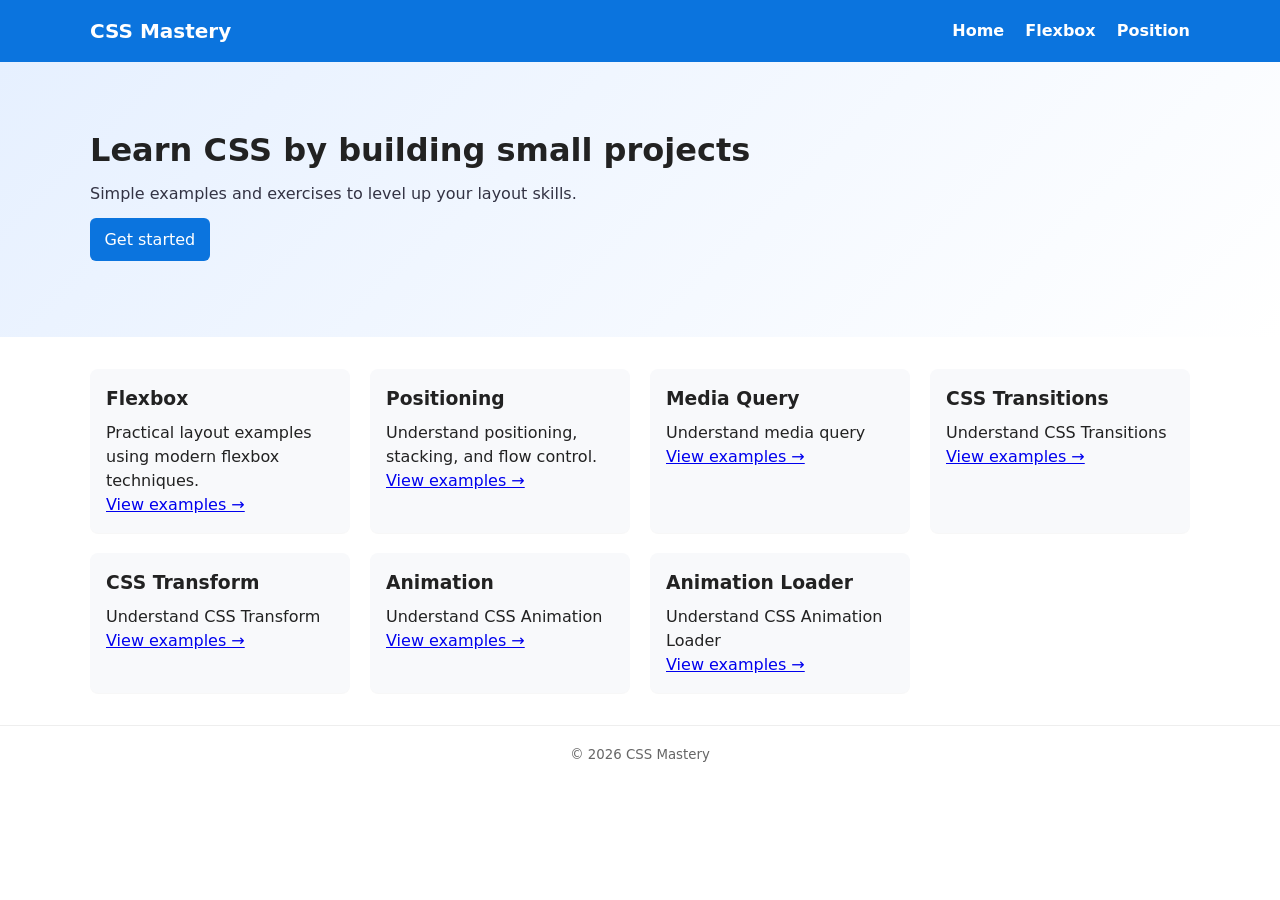
==== commit b5619409: "add loader" ====
--- a/index.html
+++ b/index.html
@@ -65,6 +65,12 @@
         <p>Understand CSS Animation</p>
         <p><a href="/animation/index.html">View examples →</a></p>
       </article>
+
+      <article>
+        <h3>Animation Loader</h3>
+        <p>Understand CSS Animation Loader</p>
+        <p><a href="/animation-loader/index.html">View examples →</a></p>
+      </article>
     </section>
     </section>
   </main>
